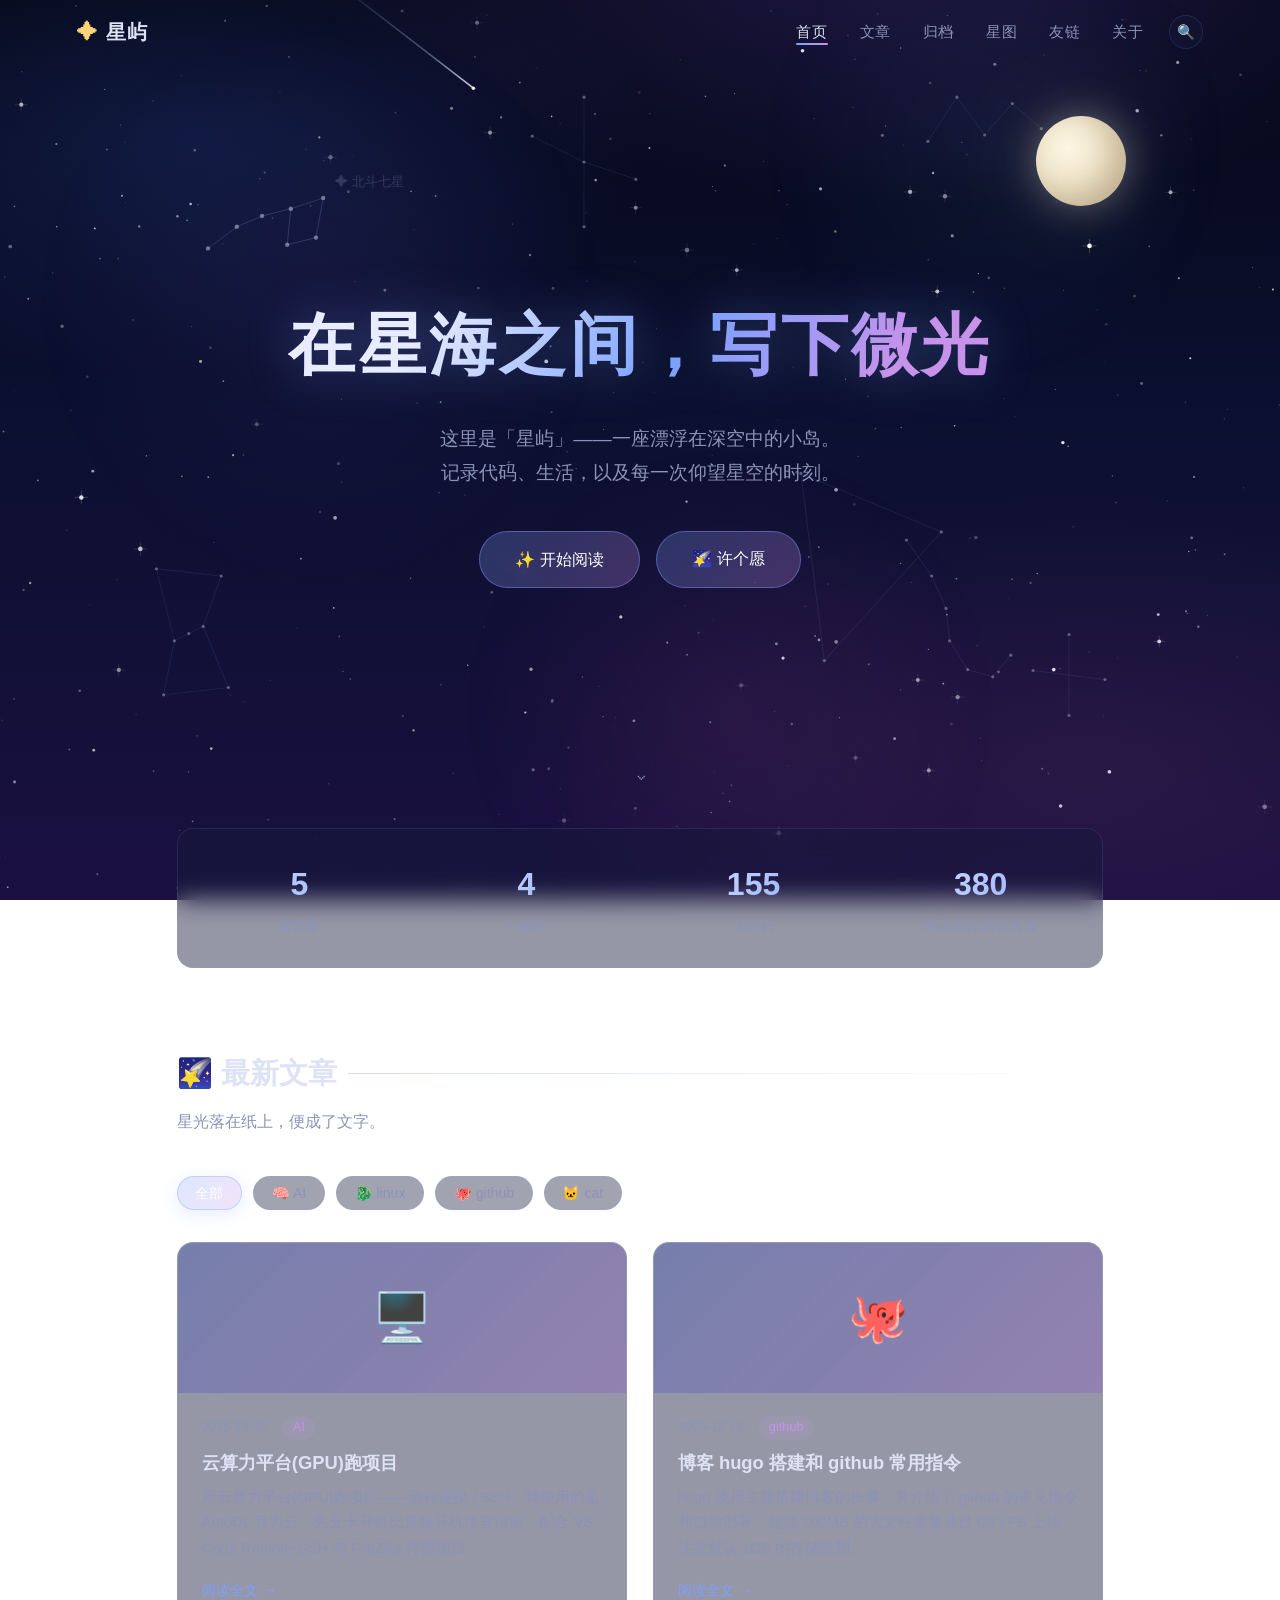
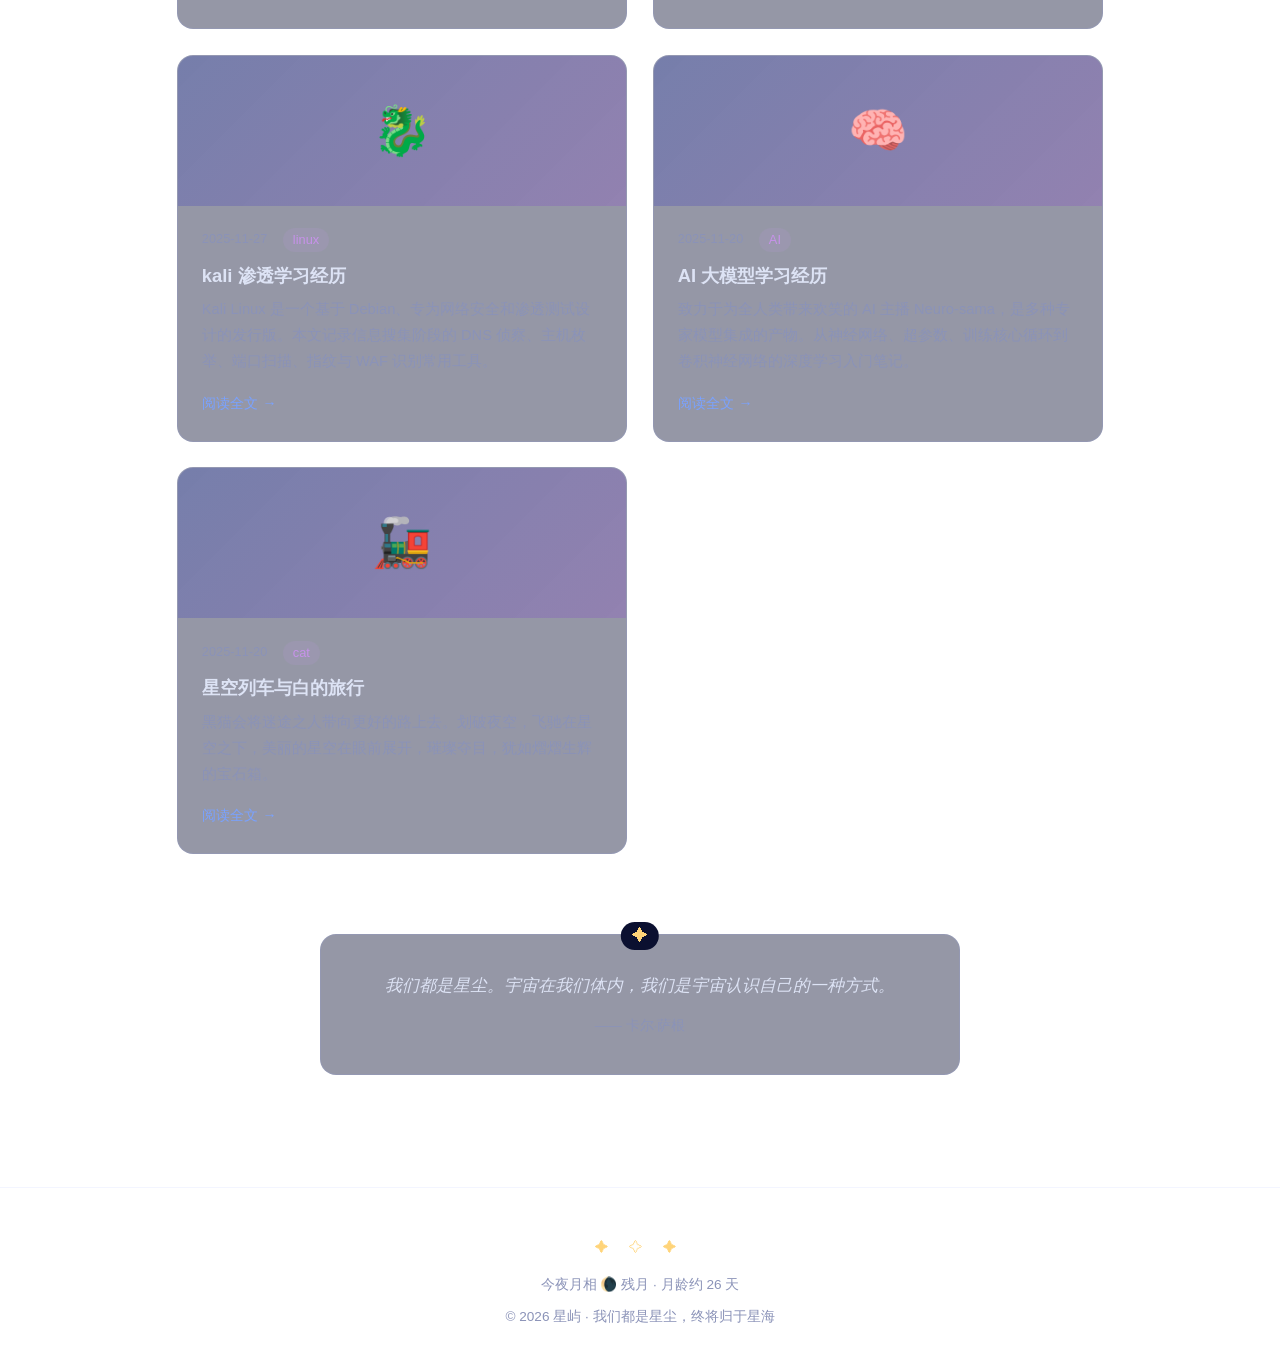
==== index.html @ 01aeaa81 "星屿：星空主题静态博客首次提交 纯静态无构建：Canvas 星空引擎、12 星座图鉴、全站搜索、归档、 PWA、图片灯箱、本地留言板等。文章来自 hugo-blog，配图已本地化。  Co-Autho" ====
<!DOCTYPE html>
<html lang="zh-CN">
<head>
  <meta charset="UTF-8">
  <meta name="viewport" content="width=device-width, initial-scale=1.0">
  <meta name="description" content="星屿 · 一个星空主题的个人博客，记录代码、生活与仰望星空的时刻。">
  <meta name="theme-color" content="#050716">
  <meta property="og:type" content="website">
  <meta property="og:site_name" content="星屿">
  <meta property="og:title" content="星屿 · 仰望星空的博客">
  <meta property="og:description" content="一个星空主题的个人博客，记录代码、生活与仰望星空的时刻。">
  <link rel="alternate" type="application/rss+xml" title="星屿 RSS" href="feed.xml">
  <title>星屿 · 仰望星空的博客</title>
  <link rel="icon" href="data:image/svg+xml,<svg xmlns='http://www.w3.org/2000/svg' viewBox='0 0 100 100'><text y='.9em' font-size='90'>🌌</text></svg>">
  <link rel="manifest" href="manifest.webmanifest">
  <link rel="stylesheet" href="css/style.css">
</head>
<body>
  <canvas id="sky"></canvas>

  <div class="page">
    <!-- 导航 -->
    <nav class="navbar">
      <a class="logo" href="index.html"><span class="star-ico">✦</span>星屿</a>
      <div class="nav-right">
        <ul class="nav-links">
          <li><a href="index.html" class="active">首页</a></li>
          <li><a href="index.html#posts">文章</a></li>
          <li><a href="archive.html">归档</a></li>
          <li><a href="constellations.html">星图</a></li>
          <li><a href="friend.html">友链</a></li>
          <li><a href="about.html">关于</a></li>
        </ul>
        <button class="search-open" aria-label="搜索文章" title="搜索（快捷键 /）">🔍</button>
        <button class="burger" aria-label="菜单"><span></span><span></span><span></span></button>
      </div>
    </nav>

    <!-- 英雄区 -->
    <header class="hero">
      <div class="moon" aria-hidden="true"></div>
      <h1 class="hero-title">在星海之间，写下微光</h1>
      <p class="hero-sub">这里是「星屿」——一座漂浮在深空中的小岛。<br>记录代码、生活，以及每一次仰望星空的时刻。</p>
      <div class="hero-actions">
        <a class="hero-cta" href="#posts">✨ 开始阅读</a>
        <button class="hero-cta" type="button" id="wish-btn">🌠 许个愿</button>
      </div>
      <div class="scroll-hint" aria-hidden="true">⌄</div>
    </header>

    <!-- 航行统计 -->
    <section class="section stats-sec" aria-label="站点统计">
      <div class="stats-strip fade-in">
        <div class="stat"><span class="stat-num" data-stat="posts">0</span><span class="stat-label">篇文章</span></div>
        <div class="stat"><span class="stat-num" data-stat="tags">0</span><span class="stat-label">个标签</span></div>
        <div class="stat"><span class="stat-num" data-stat="days">0</span><span class="stat-label">天航行</span></div>
        <div class="stat"><span class="stat-num" data-stat="stars">0</span><span class="stat-label">颗星星此刻在头顶</span></div>
      </div>
    </section>

    <!-- 文章列表 -->
    <main class="section" id="posts">
      <h2 class="section-title">🌠 最新文章</h2>
      <p class="section-desc">星光落在纸上，便成了文字。</p>

      <div class="filter-bar" aria-label="按标签筛选文章">
        <button class="filter-btn active" data-tag="all">全部</button>
        <button class="filter-btn" data-tag="AI">🧠 AI</button>
        <button class="filter-btn" data-tag="linux">🐉 linux</button>
        <button class="filter-btn" data-tag="github">🐙 github</button>
        <button class="filter-btn" data-tag="cat">🐱 cat</button>
      </div>

      <div class="post-grid">
        <article class="post-card fade-in" data-tag="AI">
          <div class="post-cover" aria-hidden="true">🖥️</div>
          <div class="post-body">
            <div class="post-meta">
              <span>2025-12-30</span>
              <span class="post-tag">AI</span>
            </div>
            <h3><a class="post-title-link" href="posts/cloud-gpu.html">云算力平台(GPU)跑项目</a></h3>
            <p class="post-excerpt">用云算力平台(GPU)跑项目——远程连接 / SSH。我使用的是 AutoDL 算力云，先无卡开机比直接开机便宜很多，配合 VS Code Remote-SSH 与 FileZilla 传输项目。</p>
            <a class="read-more" href="posts/cloud-gpu.html">阅读全文</a>
          </div>
        </article>

        <article class="post-card fade-in" data-tag="github">
          <div class="post-cover" aria-hidden="true">🐙</div>
          <div class="post-body">
            <div class="post-meta">
              <span>2025-12-13</span>
              <span class="post-tag">github</span>
            </div>
            <h3><a class="post-title-link" href="posts/hugo-github.html">博客 hugo 搭建和 github 常用指令</a></h3>
            <p class="post-excerpt">hugo 使用主题搭建博客的步骤，并介绍了 github 的常见指令和自动部署。超过 100MB 的大文件需要通过 Git LFS 上传，注意默认 1GB 的存储限制。</p>
            <a class="read-more" href="posts/hugo-github.html">阅读全文</a>
          </div>
        </article>

        <article class="post-card fade-in" data-tag="linux">
          <div class="post-cover" aria-hidden="true">🐉</div>
          <div class="post-body">
            <div class="post-meta">
              <span>2025-11-27</span>
              <span class="post-tag">linux</span>
            </div>
            <h3><a class="post-title-link" href="posts/kali-pentest.html">kali 渗透学习经历</a></h3>
            <p class="post-excerpt">Kali Linux 是一个基于 Debian、专为网络安全和渗透测试设计的发行版。本文记录信息搜集阶段的 DNS 侦察、主机枚举、端口扫描、指纹与 WAF 识别常用工具。</p>
            <a class="read-more" href="posts/kali-pentest.html">阅读全文</a>
          </div>
        </article>

        <article class="post-card fade-in" data-tag="AI">
          <div class="post-cover" aria-hidden="true">🧠</div>
          <div class="post-body">
            <div class="post-meta">
              <span>2025-11-20</span>
              <span class="post-tag">AI</span>
            </div>
            <h3><a class="post-title-link" href="posts/ai-learning.html">AI 大模型学习经历</a></h3>
            <p class="post-excerpt">致力于为全人类带来欢笑的 AI 主播 Neuro-sama，是多种专家模型集成的产物。从神经网络、超参数、训练核心循环到卷积神经网络的深度学习入门笔记。</p>
            <a class="read-more" href="posts/ai-learning.html">阅读全文</a>
          </div>
        </article>

        <article class="post-card fade-in" data-tag="cat">
          <div class="post-cover" aria-hidden="true">🚂</div>
          <div class="post-body">
            <div class="post-meta">
              <span>2025-11-20</span>
              <span class="post-tag">cat</span>
            </div>
            <h3><a class="post-title-link" href="posts/starlight-train.html">星空列车与白的旅行</a></h3>
            <p class="post-excerpt">黑猫会将迷途之人带向更好的路上去。划破夜空，飞驰在星空之下，美丽的星空在眼前展开，璀璨夺目，犹如熠熠生辉的宝石箱。</p>
            <a class="read-more" href="posts/starlight-train.html">阅读全文</a>
          </div>
        </article>
      </div>
    </main>

    <!-- 星语 -->
    <section class="section quote-sec">
      <blockquote class="starlight-quote fade-in">
        <p id="quote-text">我们都是星尘。宇宙在我们体内，我们是宇宙认识自己的一种方式。</p>
        <cite id="quote-from">—— 卡尔·萨根</cite>
      </blockquote>
    </section>

    <!-- 页脚 -->
    <footer class="footer">
      <div class="footer-stars" aria-hidden="true">✦ ✧ ✦</div>
      <p>© 2026 星屿 · 我们都是星尘，终将归于星海</p>
    </footer>
  </div>

  <button class="back-top" aria-label="回到顶部">↑</button>
  <script src="js/posts-data.js"></script>
  <script src="js/stars.js"></script>
</body>
</html>
---- css/style.css ----
/* ============================================================
   星屿 · 星空主题博客样式
   深空渐变背景 + 玻璃拟态卡片 + 星光点缀
   ============================================================ */

:root {
  --bg-deep: #050716;
  --bg-mid: #0b1030;
  --bg-purple: #1a1040;
  --text: #dde3f5;
  --text-dim: #8b93b8;
  --accent: #7aa2ff;
  --accent-2: #c792ea;
  --gold: #ffd479;
  --card-bg: rgba(20, 26, 58, 0.45);
  --card-border: rgba(140, 160, 255, 0.14);
  --card-hover-border: rgba(140, 160, 255, 0.4);
  --nav-h: 64px;
  --radius: 16px;
  --font: "Inter", "PingFang SC", "Microsoft YaHei", "Segoe UI", sans-serif;
}

* { margin: 0; padding: 0; box-sizing: border-box; }

html { scroll-behavior: smooth; }

body {
  font-family: var(--font);
  color: var(--text);
  line-height: 1.75;
  min-height: 100vh;
  background:
    radial-gradient(ellipse 80% 55% at 70% -10%, rgba(120, 80, 220, 0.25), transparent 60%),
    radial-gradient(ellipse 60% 45% at 15% 15%, rgba(60, 100, 220, 0.18), transparent 60%),
    radial-gradient(ellipse 70% 50% at 85% 85%, rgba(200, 90, 160, 0.10), transparent 60%),
    linear-gradient(180deg, var(--bg-deep) 0%, var(--bg-mid) 45%, var(--bg-purple) 100%);
  background-attachment: fixed;
  overflow-x: hidden;
}

/* 星空画布固定铺满 */
#sky {
  position: fixed;
  inset: 0;
  z-index: 0;
  pointer-events: none;
}

/* 所有内容置于画布之上 */
.page { position: relative; z-index: 1; }

a { color: var(--accent); text-decoration: none; transition: color 0.25s; }
a:hover { color: #a8c2ff; }

::selection { background: rgba(122, 162, 255, 0.35); }

/* ---------------- 导航栏 ---------------- */
.navbar {
  position: fixed;
  top: 0; left: 0; right: 0;
  z-index: 100;
  height: var(--nav-h);
  display: flex;
  align-items: center;
  justify-content: space-between;
  padding: 0 6vw;
  transition: background 0.35s, backdrop-filter 0.35s, box-shadow 0.35s;
}
.navbar.scrolled {
  background: rgba(8, 11, 32, 0.7);
  backdrop-filter: blur(14px);
  -webkit-backdrop-filter: blur(14px);
  box-shadow: 0 4px 30px rgba(0, 0, 0, 0.35);
}

.logo {
  font-size: 1.25rem;
  font-weight: 700;
  letter-spacing: 0.06em;
  color: var(--text);
  display: flex;
  align-items: center;
  gap: 0.5rem;
}
.logo .star-ico {
  display: inline-block;
  animation: spin-slow 14s linear infinite;
  color: var(--gold);
}
@keyframes spin-slow { to { transform: rotate(360deg); } }

.nav-links {
  display: flex;
  gap: 2rem;
  list-style: none;
}
.nav-links a {
  color: var(--text-dim);
  font-size: 0.95rem;
  letter-spacing: 0.04em;
  position: relative;
  padding: 0.3rem 0;
}
.nav-links a:hover, .nav-links a.active { color: var(--text); }
.nav-links a::after {
  content: "";
  position: absolute;
  left: 0; bottom: 0;
  width: 0; height: 2px;
  border-radius: 2px;
  background: linear-gradient(90deg, var(--accent), var(--accent-2));
  transition: width 0.3s;
}
.nav-links a:hover::after, .nav-links a.active::after { width: 100%; }

.burger {
  display: none;
  flex-direction: column;
  gap: 5px;
  background: none;
  border: none;
  cursor: pointer;
  padding: 6px;
}
.burger span {
  width: 22px; height: 2px;
  background: var(--text);
  border-radius: 2px;
  transition: transform 0.3s, opacity 0.3s;
}
.burger.active span:nth-child(1) { transform: translateY(7px) rotate(45deg); }
.burger.active span:nth-child(2) { opacity: 0; }
.burger.active span:nth-child(3) { transform: translateY(-7px) rotate(-45deg); }

/* ---------------- 英雄区 ---------------- */
.hero {
  min-height: 92vh;
  display: flex;
  flex-direction: column;
  align-items: center;
  justify-content: center;
  text-align: center;
  padding: calc(var(--nav-h) + 4vh) 6vw 6vh;
  position: relative;
}

.hero .moon {
  position: absolute;
  top: 14%;
  right: 12%;
  width: 90px; height: 90px;
  border-radius: 50%;
  background: radial-gradient(circle at 35% 35%, #fdf6e3, #e8dcc0 60%, #cfc3a5);
  box-shadow:
    0 0 40px rgba(253, 246, 227, 0.35),
    0 0 120px rgba(253, 246, 227, 0.15),
    inset -14px -10px 24px rgba(150, 130, 90, 0.35);
  animation: moon-float 9s ease-in-out infinite;
}
@keyframes moon-float {
  0%, 100% { transform: translateY(0); }
  50% { transform: translateY(-14px); }
}

.hero-title {
  font-size: clamp(2.4rem, 6vw, 4.2rem);
  font-weight: 800;
  letter-spacing: 0.05em;
  background: linear-gradient(120deg, #e8ecff 20%, var(--accent) 55%, var(--accent-2) 85%);
  -webkit-background-clip: text;
  background-clip: text;
  -webkit-text-fill-color: transparent;
  filter: drop-shadow(0 0 24px rgba(122, 162, 255, 0.35));
  margin-bottom: 1.2rem;
}

.hero-sub {
  font-size: clamp(1rem, 2vw, 1.2rem);
  color: var(--text-dim);
  max-width: 560px;
  margin-bottom: 2.6rem;
}

.hero-cta {
  display: inline-flex;
  align-items: center;
  gap: 0.6rem;
  padding: 0.85rem 2.2rem;
  border-radius: 999px;
  font-size: 1rem;
  color: #fff;
  background: linear-gradient(120deg, rgba(122, 162, 255, 0.25), rgba(199, 146, 234, 0.25));
  border: 1px solid rgba(140, 160, 255, 0.4);
  backdrop-filter: blur(8px);
  transition: transform 0.3s, box-shadow 0.3s, border-color 0.3s;
}
.hero-cta:hover {
  color: #fff;
  transform: translateY(-3px);
  border-color: rgba(180, 195, 255, 0.8);
  box-shadow: 0 8px 32px rgba(122, 162, 255, 0.3);
}

.hero-actions {
  display: flex;
  gap: 1rem;
  flex-wrap: wrap;
  justify-content: center;
}
button.hero-cta {
  font-family: inherit;
  font-size: 1rem;
  cursor: pointer;
}

.scroll-hint {
  position: absolute;
  bottom: 4vh;
  left: 50%;
  transform: translateX(-50%);
  color: var(--text-dim);
  font-size: 1.4rem;
  animation: hint-bounce 2s ease-in-out infinite;
}
@keyframes hint-bounce {
  0%, 100% { transform: translate(-50%, 0); opacity: 0.5; }
  50% { transform: translate(-50%, 10px); opacity: 1; }
}

/* ---------------- 区块通用 ---------------- */
.section {
  max-width: 1080px;
  margin: 0 auto;
  padding: 5rem 6vw;
}

.section-title {
  font-size: 1.8rem;
  font-weight: 700;
  margin-bottom: 0.6rem;
  display: flex;
  align-items: center;
  gap: 0.7rem;
}
.section-title::after {
  content: "";
  flex: 1;
  height: 1px;
  background: linear-gradient(90deg, rgba(140, 160, 255, 0.35), transparent);
}
.section-desc { color: var(--text-dim); margin-bottom: 2.5rem; }

/* ---------------- 文章卡片 ---------------- */
.post-grid {
  display: grid;
  grid-template-columns: repeat(auto-fill, minmax(300px, 1fr));
  gap: 1.6rem;
}

.post-card {
  display: flex;
  flex-direction: column;
  border-radius: var(--radius);
  background: var(--card-bg);
  border: 1px solid var(--card-border);
  backdrop-filter: blur(12px);
  -webkit-backdrop-filter: blur(12px);
  overflow: hidden;
  transition: transform 0.35s, box-shadow 0.35s, border-color 0.35s;
  position: relative;
}
.post-card::before {
  /* 顶部星光渐变条 */
  content: "";
  position: absolute;
  top: 0; left: 0; right: 0;
  height: 3px;
  background: linear-gradient(90deg, var(--accent), var(--accent-2), var(--gold));
  opacity: 0;
  transition: opacity 0.35s;
}
.post-card:hover {
  transform: translateY(-8px);
  border-color: var(--card-hover-border);
  box-shadow: 0 18px 48px rgba(20, 30, 90, 0.45), 0 0 24px rgba(122, 162, 255, 0.12);
}
.post-card:hover::before { opacity: 1; }

.post-cover {
  height: 150px;
  display: flex;
  align-items: center;
  justify-content: center;
  font-size: 3rem;
  background: linear-gradient(135deg, rgba(60, 80, 180, 0.35), rgba(140, 80, 200, 0.3));
}

.post-body { padding: 1.4rem 1.5rem 1.6rem; display: flex; flex-direction: column; flex: 1; }

.post-meta {
  display: flex;
  gap: 1rem;
  font-size: 0.8rem;
  color: var(--text-dim);
  margin-bottom: 0.6rem;
}
.post-tag {
  color: var(--accent-2);
  background: rgba(199, 146, 234, 0.12);
  padding: 0.05rem 0.6rem;
  border-radius: 999px;
}

.post-title-link { color: var(--text); }
.post-title-link:hover { color: var(--accent); }
.post-card h3 { font-size: 1.15rem; margin-bottom: 0.5rem; line-height: 1.5; }

.post-excerpt {
  font-size: 0.92rem;
  color: var(--text-dim);
  flex: 1;
  margin-bottom: 1rem;
  display: -webkit-box;
  -webkit-line-clamp: 3;
  -webkit-box-orient: vertical;
  overflow: hidden;
}

.read-more {
  font-size: 0.88rem;
  align-self: flex-start;
  display: inline-flex;
  align-items: center;
  gap: 0.3rem;
}
.read-more::after { content: "→"; transition: transform 0.3s; }
.read-more:hover::after { transform: translateX(4px); }

/* ---------------- 关于页 / 文章页 ---------------- */
.prose-wrap {
  max-width: 780px;
  margin: 0 auto;
  padding: calc(var(--nav-h) + 4rem) 6vw 5rem;
}

.prose-card {
  background: var(--card-bg);
  border: 1px solid var(--card-border);
  border-radius: var(--radius);
  backdrop-filter: blur(12px);
  -webkit-backdrop-filter: blur(12px);
  padding: clamp(1.6rem, 4vw, 3rem);
}

.prose h1 {
  font-size: clamp(1.7rem, 4vw, 2.3rem);
  line-height: 1.4;
  margin-bottom: 0.8rem;
  background: linear-gradient(120deg, #e8ecff, var(--accent));
  -webkit-background-clip: text;
  background-clip: text;
  -webkit-text-fill-color: transparent;
}
.prose .post-meta { margin-bottom: 2rem; }
.prose h2 {
  font-size: 1.35rem;
  margin: 2.2rem 0 0.9rem;
  padding-left: 0.8rem;
  border-left: 3px solid var(--accent);
}
.prose p { margin-bottom: 1.1rem; color: var(--text); }
.prose p.dim { color: var(--text-dim); }
.prose ul, .prose ol { margin: 0 0 1.1rem 1.4rem; }
.prose li { margin-bottom: 0.4rem; }
.prose blockquote {
  margin: 1.4rem 0;
  padding: 0.9rem 1.2rem;
  border-left: 3px solid var(--accent-2);
  background: rgba(199, 146, 234, 0.08);
  border-radius: 0 10px 10px 0;
  color: var(--text-dim);
  font-style: italic;
}
.prose code {
  font-family: "JetBrains Mono", Consolas, monospace;
  font-size: 0.88em;
  background: rgba(122, 162, 255, 0.12);
  padding: 0.15em 0.45em;
  border-radius: 6px;
  color: #a8c7ff;
}
.prose pre {
  background: rgba(5, 8, 24, 0.8);
  border: 1px solid var(--card-border);
  border-radius: 12px;
  padding: 1.1rem 1.3rem;
  overflow-x: auto;
  margin-bottom: 1.2rem;
}
.prose pre code { background: none; padding: 0; }
.prose img {
  max-width: 100%;
  border-radius: 12px;
  border: 1px solid var(--card-border);
  cursor: zoom-in;
  transition: transform 0.3s, box-shadow 0.3s, border-color 0.3s;
}
.prose img:hover {
  border-color: var(--card-hover-border);
  box-shadow: 0 10px 30px rgba(20, 30, 90, 0.4);
}
/* 加载失败的优雅占位（JS 替换 img 为此 div） */
.img-error {
  min-height: 120px;
  border-radius: 12px;
  border: 1px dashed var(--card-border);
  display: flex;
  flex-direction: column;
  align-items: center;
  justify-content: center;
  gap: 0.4rem;
  color: var(--text-dim);
  font-size: 0.85rem;
  text-align: center;
  padding: 1.4rem 1rem;
  background: repeating-linear-gradient(45deg, rgba(20,26,58,.4), rgba(20,26,58,.4) 12px, rgba(30,36,72,.4) 12px, rgba(30,36,72,.4) 24px);
}
.img-error .ie-icon { font-size: 1.6rem; }

/* 图片灯箱 */
.lightbox {
  position: fixed;
  inset: 0;
  z-index: 500;
  background: rgba(3, 5, 16, 0.9);
  backdrop-filter: blur(6px);
  -webkit-backdrop-filter: blur(6px);
  display: flex;
  align-items: center;
  justify-content: center;
  padding: 4vh 4vw;
  opacity: 0;
  pointer-events: none;
  transition: opacity 0.28s;
  cursor: zoom-out;
}
.lightbox.open { opacity: 1; pointer-events: auto; }
.lightbox img {
  max-width: 100%;
  max-height: 92vh;
  border-radius: 12px;
  border: 1px solid var(--card-hover-border);
  box-shadow: 0 20px 70px rgba(0, 0, 0, 0.6);
  transform: scale(0.94);
  transition: transform 0.28s;
}
.lightbox.open img { transform: scale(1); }
.lightbox-close {
  position: fixed;
  top: 1.2rem; right: 1.4rem;
  width: 42px; height: 42px;
  border-radius: 50%;
  border: 1px solid var(--card-border);
  background: rgba(20, 26, 58, 0.7);
  color: var(--text);
  font-size: 1.2rem;
  cursor: pointer;
}
.prose hr {
  border: none;
  height: 1px;
  margin: 2rem 0;
  background: linear-gradient(90deg, transparent, rgba(140, 160, 255, 0.35), transparent);
}

.post-nav {
  display: flex;
  justify-content: space-between;
  gap: 1rem;
  margin-top: 2.5rem;
  flex-wrap: wrap;
}
.post-nav a {
  font-size: 0.9rem;
  padding: 0.55rem 1.2rem;
  border-radius: 999px;
  border: 1px solid var(--card-border);
  background: rgba(20, 26, 58, 0.4);
  transition: border-color 0.3s, box-shadow 0.3s;
}
.post-nav a:hover {
  border-color: var(--card-hover-border);
  box-shadow: 0 4px 20px rgba(122, 162, 255, 0.18);
}

/* ---------------- 关于页星座技能 ---------------- */
.constellation-list {
  display: grid;
  grid-template-columns: repeat(auto-fill, minmax(200px, 1fr));
  gap: 1rem;
  margin: 1.2rem 0 0.4rem;
  list-style: none;
}
.constellation-list li {
  padding: 0.8rem 1rem;
  border-radius: 12px;
  border: 1px solid var(--card-border);
  background: rgba(20, 26, 58, 0.35);
  display: flex;
  align-items: center;
  gap: 0.6rem;
  transition: border-color 0.3s, transform 0.3s;
}
.constellation-list li:hover {
  border-color: var(--card-hover-border);
  transform: translateY(-3px);
}

/* ---------------- 页脚 ---------------- */
.footer {
  text-align: center;
  padding: 3rem 6vw 2.5rem;
  color: var(--text-dim);
  font-size: 0.85rem;
  border-top: 1px solid rgba(140, 160, 255, 0.1);
  margin-top: 2rem;
}
.footer .footer-stars { letter-spacing: 0.6em; margin-bottom: 0.8rem; color: var(--gold); }

/* ---------------- 回到顶部 ---------------- */
.back-top {
  position: fixed;
  right: 2rem;
  bottom: 2rem;
  z-index: 90;
  width: 44px; height: 44px;
  border-radius: 50%;
  border: 1px solid var(--card-border);
  background: rgba(20, 26, 58, 0.6);
  backdrop-filter: blur(8px);
  color: var(--text);
  font-size: 1.1rem;
  cursor: pointer;
  opacity: 0;
  transform: translateY(16px);
  pointer-events: none;
  transition: opacity 0.3s, transform 0.3s, border-color 0.3s;
}
.back-top.show { opacity: 1; transform: none; pointer-events: auto; }
.back-top:hover { border-color: var(--card-hover-border); }

/* ---------------- 滚动淡入 ---------------- */
.fade-in {
  opacity: 0;
  transform: translateY(24px);
  transition: opacity 0.7s ease, transform 0.7s ease;
}
.fade-in.visible { opacity: 1; transform: none; }

@media (prefers-reduced-motion: reduce) {
  .fade-in { opacity: 1; transform: none; transition: none; }
  .hero .moon, .scroll-hint, .logo .star-ico { animation: none; }
}

/* ---------------- 阅读进度条 ---------------- */
.read-progress {
  position: fixed;
  top: 0; left: 0;
  z-index: 200;
  height: 3px;
  width: 0;
  background: linear-gradient(90deg, var(--accent), var(--accent-2), var(--gold));
  box-shadow: 0 0 10px rgba(122, 162, 255, 0.6);
  transition: width 0.1s linear;
}

/* ---------------- 标签筛选 ---------------- */
.filter-bar {
  display: flex;
  flex-wrap: wrap;
  gap: 0.7rem;
  margin-bottom: 2rem;
}
.filter-btn {
  padding: 0.4rem 1.1rem;
  border-radius: 999px;
  border: 1px solid var(--card-border);
  background: rgba(20, 26, 58, 0.4);
  color: var(--text-dim);
  font-size: 0.88rem;
  font-family: inherit;
  cursor: pointer;
  transition: color 0.3s, border-color 0.3s, box-shadow 0.3s, transform 0.3s;
}
.filter-btn:hover {
  color: var(--text);
  border-color: var(--card-hover-border);
  transform: translateY(-2px);
}
.filter-btn.active {
  color: #fff;
  border-color: rgba(180, 195, 255, 0.7);
  background: linear-gradient(120deg, rgba(122, 162, 255, 0.25), rgba(199, 146, 234, 0.25));
  box-shadow: 0 4px 18px rgba(122, 162, 255, 0.2);
}
.post-card.hidden { display: none; }

/* ---------------- 代码复制按钮 ---------------- */
.prose pre { position: relative; }
.copy-btn {
  position: absolute;
  top: 0.55rem;
  right: 0.6rem;
  padding: 0.2rem 0.7rem;
  font-size: 0.75rem;
  font-family: inherit;
  color: var(--text-dim);
  background: rgba(20, 26, 58, 0.8);
  border: 1px solid var(--card-border);
  border-radius: 8px;
  cursor: pointer;
  opacity: 0;
  transition: opacity 0.25s, color 0.25s, border-color 0.25s;
}
.prose pre:hover .copy-btn, .copy-btn:focus-visible { opacity: 1; }
.copy-btn:hover { color: var(--text); border-color: var(--card-hover-border); }
.copy-btn.copied { color: var(--gold); border-color: rgba(255, 212, 121, 0.5); opacity: 1; }

/* ---------------- 星语引言 ---------------- */
.quote-sec { padding-top: 0; }
.starlight-quote {
  max-width: 640px;
  margin: 0 auto;
  text-align: center;
  padding: 2.2rem 2rem;
  border-radius: var(--radius);
  border: 1px solid var(--card-border);
  background: var(--card-bg);
  backdrop-filter: blur(12px);
  -webkit-backdrop-filter: blur(12px);
  position: relative;
}
.starlight-quote::before {
  content: "✦";
  position: absolute;
  top: -0.85rem;
  left: 50%;
  transform: translateX(-50%);
  color: var(--gold);
  background: var(--bg-mid);
  padding: 0 0.7rem;
  border-radius: 999px;
}
.starlight-quote p {
  font-size: 1.05rem;
  font-style: italic;
  color: var(--text);
  margin-bottom: 0.7rem;
}
.starlight-quote cite {
  font-style: normal;
  font-size: 0.85rem;
  color: var(--text-dim);
}

/* ---------------- 404 页 ---------------- */
.notfound {
  min-height: 88vh;
  display: flex;
  flex-direction: column;
  align-items: center;
  justify-content: center;
  text-align: center;
  padding: calc(var(--nav-h) + 4vh) 6vw 6vh;
}
.notfound .astro {
  font-size: 4.5rem;
  animation: astro-drift 7s ease-in-out infinite;
  display: inline-block;
  margin-bottom: 1.2rem;
}
@keyframes astro-drift {
  0%, 100% { transform: translateY(0) rotate(-8deg); }
  50% { transform: translateY(-22px) rotate(8deg); }
}
.notfound h1 {
  font-size: clamp(2.4rem, 7vw, 4rem);
  font-weight: 800;
  letter-spacing: 0.08em;
  background: linear-gradient(120deg, #e8ecff, var(--accent), var(--accent-2));
  -webkit-background-clip: text;
  background-clip: text;
  -webkit-text-fill-color: transparent;
  margin-bottom: 0.8rem;
}
.notfound p { color: var(--text-dim); margin-bottom: 2.2rem; }

@media (prefers-reduced-motion: reduce) {
  .notfound .astro { animation: none; }
}

/* ---------------- 导航右侧区 / 搜索按钮 ---------------- */
.nav-right {
  display: flex;
  align-items: center;
  gap: 1.6rem;
}
.search-open {
  width: 34px; height: 34px;
  display: flex;
  align-items: center;
  justify-content: center;
  border-radius: 50%;
  border: 1px solid var(--card-border);
  background: rgba(20, 26, 58, 0.4);
  font-size: 0.9rem;
  cursor: pointer;
  transition: border-color 0.3s, box-shadow 0.3s, transform 0.3s;
}
.search-open:hover {
  border-color: var(--card-hover-border);
  box-shadow: 0 0 16px rgba(122, 162, 255, 0.25);
  transform: translateY(-1px);
}

/* ---------------- 搜索浮层 ---------------- */
.search-overlay {
  position: fixed;
  inset: 0;
  z-index: 300;
  background: rgba(4, 6, 20, 0.72);
  backdrop-filter: blur(8px);
  -webkit-backdrop-filter: blur(8px);
  display: flex;
  justify-content: center;
  padding: 14vh 6vw 0;
  opacity: 0;
  pointer-events: none;
  transition: opacity 0.25s;
}
.search-overlay.open { opacity: 1; pointer-events: auto; }
.search-box { width: 100%; max-width: 580px; }
.search-box input {
  width: 100%;
  font-family: inherit;
  font-size: 1.05rem;
  color: var(--text);
  padding: 0.9rem 1.3rem;
  border-radius: 14px;
  border: 1px solid var(--card-hover-border);
  background: rgba(12, 16, 40, 0.92);
  outline: none;
  box-shadow: 0 12px 48px rgba(0, 0, 0, 0.5), 0 0 24px rgba(122, 162, 255, 0.15);
}
.search-box input::placeholder { color: var(--text-dim); }
.search-results {
  list-style: none;
  margin-top: 0.9rem;
  max-height: 52vh;
  overflow-y: auto;
  display: flex;
  flex-direction: column;
  gap: 0.5rem;
}
.search-results a {
  display: flex;
  align-items: baseline;
  gap: 0.9rem;
  padding: 0.7rem 1.1rem;
  border-radius: 12px;
  border: 1px solid var(--card-border);
  background: rgba(12, 16, 40, 0.9);
  color: var(--text);
  transition: border-color 0.25s, transform 0.25s;
}
.search-results a:hover {
  border-color: var(--card-hover-border);
  transform: translateX(4px);
}
.search-results .a-date {
  color: var(--text-dim);
  font-size: 0.8rem;
  font-variant-numeric: tabular-nums;
  white-space: nowrap;
}
.search-results .a-title { flex: 1; }
.search-empty { color: var(--text-dim); text-align: center; padding: 1rem; }
.search-hint {
  margin-top: 0.7rem;
  text-align: center;
  font-size: 0.78rem;
  color: var(--text-dim);
}

/* ---------------- 归档时间轴 ---------------- */
.archive-year {
  font-size: 1.3rem;
  font-weight: 700;
  color: var(--gold);
  margin: 1.8rem 0 1rem;
}
.archive-list {
  list-style: none;
  margin: 0 0 0.6rem 0.4rem;
  padding-left: 1.5rem;
  border-left: 1px solid rgba(140, 160, 255, 0.25);
}
.archive-list li { position: relative; margin-bottom: 0.9rem; }
.archive-list li::before {
  content: "✦";
  position: absolute;
  left: -1.95rem;
  top: 0.25rem;
  font-size: 0.7rem;
  color: var(--accent);
}
.archive-link {
  display: flex;
  align-items: baseline;
  gap: 0.9rem;
  flex-wrap: wrap;
  color: var(--text);
}
.archive-link .a-date {
  color: var(--text-dim);
  font-size: 0.85rem;
  font-variant-numeric: tabular-nums;
}
.archive-link .a-title { transition: color 0.25s; }
.archive-link:hover .a-title { color: var(--accent); }

/* ---------------- 首页统计条 ---------------- */
.stats-sec { padding-top: 0; padding-bottom: 0; }
.stats-strip {
  display: grid;
  grid-template-columns: repeat(auto-fit, minmax(150px, 1fr));
  gap: 1rem;
  text-align: center;
  padding: 1.7rem 1rem;
  border-radius: var(--radius);
  border: 1px solid var(--card-border);
  background: var(--card-bg);
  backdrop-filter: blur(12px);
  -webkit-backdrop-filter: blur(12px);
}
.stat-num {
  display: block;
  font-size: 2rem;
  font-weight: 800;
  font-variant-numeric: tabular-nums;
  background: linear-gradient(120deg, #e8ecff, var(--accent));
  -webkit-background-clip: text;
  background-clip: text;
  -webkit-text-fill-color: transparent;
}
.stat-label { color: var(--text-dim); font-size: 0.85rem; }

/* ---------------- 页脚月相 ---------------- */
.footer .moon-line { margin-bottom: 0.5rem; color: var(--text-dim); }

/* ---------------- 语法高亮 ---------------- */
.tok-com { color: #6b7399; font-style: italic; }
.tok-str { color: #9ece8c; }
.tok-kw  { color: #c792ea; }
.tok-num { color: #ffd479; }

/* ---------------- 星际信笺（本地留言） ---------------- */
.comments { margin-top: 1.6rem; }
.comments-title { font-size: 1.25rem; margin-bottom: 0.3rem; }
.comments-tip { color: var(--text-dim); font-size: 0.85rem; margin-bottom: 1.1rem; }
.comment-form {
  display: flex;
  flex-direction: column;
  gap: 0.8rem;
  margin-bottom: 1.6rem;
}
.comment-form input,
.comment-form textarea {
  font-family: inherit;
  font-size: 0.95rem;
  color: var(--text);
  background: rgba(12, 16, 40, 0.6);
  border: 1px solid var(--card-border);
  border-radius: 12px;
  padding: 0.7rem 1rem;
  outline: none;
  transition: border-color 0.25s;
}
.comment-form input:focus,
.comment-form textarea:focus { border-color: var(--card-hover-border); }
.comment-form textarea { min-height: 96px; resize: vertical; }
.comment-send {
  align-self: flex-end;
  padding: 0.5rem 1.5rem;
  border-radius: 999px;
  font-family: inherit;
  font-size: 0.9rem;
  color: #fff;
  cursor: pointer;
  border: 1px solid rgba(180, 195, 255, 0.5);
  background: linear-gradient(120deg, rgba(122, 162, 255, 0.3), rgba(199, 146, 234, 0.3));
  transition: transform 0.3s, box-shadow 0.3s;
}
.comment-send:hover {
  transform: translateY(-2px);
  box-shadow: 0 6px 24px rgba(122, 162, 255, 0.3);
}
.comment-list {
  list-style: none;
  display: flex;
  flex-direction: column;
  gap: 0.9rem;
}
.comment-item {
  position: relative;
  padding: 0.85rem 1.05rem;
  border-radius: 12px;
  border: 1px solid var(--card-border);
  background: rgba(20, 26, 58, 0.35);
}
.comment-head {
  display: flex;
  gap: 0.8rem;
  align-items: baseline;
  font-size: 0.8rem;
  color: var(--text-dim);
  margin-bottom: 0.3rem;
}
.comment-head strong { color: var(--accent); font-size: 0.9rem; }
.comment-item p {
  margin: 0;
  font-size: 0.92rem;
  white-space: pre-wrap;
  word-break: break-word;
}
.comment-del {
  position: absolute;
  top: 0.55rem;
  right: 0.7rem;
  background: none;
  border: none;
  color: var(--text-dim);
  font-size: 0.85rem;
  cursor: pointer;
  opacity: 0.5;
  transition: opacity 0.25s, color 0.25s;
}
.comment-del:hover { opacity: 1; color: #ff9aa2; }
.comment-empty { color: var(--text-dim); font-size: 0.9rem; }

.search-results li.sel a {
  border-color: var(--card-hover-border);
  background: rgba(122, 162, 255, 0.12);
}

/* ---------------- 悬浮目录（宽屏显示） ---------------- */
.toc {
  display: none;
  position: fixed;
  top: calc(var(--nav-h) + 4rem);
  left: calc(50% + 410px);
  width: 220px;
  max-height: 62vh;
  overflow-y: auto;
  padding: 1rem 1.2rem;
  border-radius: var(--radius);
  border: 1px solid var(--card-border);
  background: var(--card-bg);
  backdrop-filter: blur(12px);
  -webkit-backdrop-filter: blur(12px);
  z-index: 50;
}
@media (min-width: 1280px) {
  .toc { display: block; }
}
.toc-title {
  font-size: 0.8rem;
  letter-spacing: 0.12em;
  color: var(--text-dim);
  margin-bottom: 0.6rem;
}
.toc a {
  display: block;
  padding: 0.28rem 0 0.28rem 0.8rem;
  font-size: 0.85rem;
  line-height: 1.5;
  color: var(--text-dim);
  border-left: 2px solid transparent;
  transition: color 0.25s, border-color 0.25s;
}
.toc a:hover { color: var(--text); }
.toc a.current {
  color: var(--accent);
  border-left-color: var(--accent);
}

/* ---------------- 星座图鉴 ---------------- */
.const-sec { padding-top: calc(var(--nav-h) + 4rem); }
.const-grid {
  display: grid;
  grid-template-columns: repeat(auto-fill, minmax(300px, 1fr));
  gap: 1.6rem;
}
.const-card {
  border-radius: var(--radius);
  background: var(--card-bg);
  border: 1px solid var(--card-border);
  backdrop-filter: blur(12px);
  -webkit-backdrop-filter: blur(12px);
  overflow: hidden;
  cursor: pointer;
  transition: transform 0.35s, border-color 0.35s, box-shadow 0.35s;
}
.const-card:hover {
  transform: translateY(-6px);
  border-color: var(--card-hover-border);
  box-shadow: 0 18px 48px rgba(20, 30, 90, 0.45), 0 0 24px rgba(122, 162, 255, 0.12);
}
.const-canvas {
  display: block;
  width: 100%;
  height: 190px;
  background: linear-gradient(150deg, rgba(18, 26, 64, 0.55), rgba(38, 22, 68, 0.45));
}
.const-body { padding: 1.1rem 1.3rem 1.3rem; }
.const-body h3 {
  font-size: 1.1rem;
  display: flex;
  align-items: baseline;
  gap: 0.6rem;
  flex-wrap: wrap;
  margin-bottom: 0.15rem;
}
.const-latin {
  font-size: 0.75rem;
  font-weight: 400;
  letter-spacing: 0.08em;
  color: var(--text-dim);
}
.const-meta {
  display: flex;
  gap: 1rem;
  flex-wrap: wrap;
  font-size: 0.8rem;
  color: var(--text-dim);
  margin: 0.3rem 0 0.6rem;
}
.const-body p {
  font-size: 0.88rem;
  line-height: 1.7;
  color: var(--text-dim);
  margin: 0;
}
.const-footnote {
  margin-top: 2.2rem;
  font-size: 0.85rem;
  color: var(--text-dim);
  text-align: center;
}

/* ---------------- 友链 ---------------- */
.friend-grid {
  display: grid;
  grid-template-columns: repeat(auto-fill, minmax(220px, 1fr));
  gap: 1rem;
  margin: 1.2rem 0 0.5rem;
}
.friend-card {
  display: flex;
  align-items: center;
  gap: 0.9rem;
  padding: 0.9rem 1.1rem;
  border-radius: 14px;
  border: 1px solid var(--card-border);
  background: rgba(20, 26, 58, 0.35);
  color: var(--text);
  transition: border-color 0.3s, transform 0.3s, box-shadow 0.3s;
}
.friend-card:hover {
  border-color: var(--card-hover-border);
  transform: translateY(-3px);
  box-shadow: 0 8px 28px rgba(122, 162, 255, 0.18);
}
.friend-avatar {
  width: 52px; height: 52px;
  border-radius: 50%;
  object-fit: cover;
  flex-shrink: 0;
  border: 1px solid var(--card-border);
}
.friend-info { display: flex; flex-direction: column; gap: 0.15rem; min-width: 0; }
.friend-info strong { font-size: 0.98rem; }
.friend-info span { font-size: 0.8rem; color: var(--text-dim); }

/* ---------------- 相关文章推荐 ---------------- */
.related { margin-top: 1.6rem; }
.related-list {
  list-style: none;
  display: flex;
  flex-direction: column;
  gap: 0.7rem;
  margin-top: 0.9rem;
}

/* ---------------- 轻提示 Toast ---------------- */
.toast {
  position: fixed;
  left: 50%;
  bottom: 3.2rem;
  transform: translateX(-50%) translateY(16px);
  z-index: 400;
  padding: 0.6rem 1.4rem;
  border-radius: 999px;
  border: 1px solid var(--card-hover-border);
  background: rgba(12, 16, 40, 0.92);
  backdrop-filter: blur(8px);
  color: var(--text);
  font-size: 0.9rem;
  white-space: nowrap;
  opacity: 0;
  pointer-events: none;
  transition: opacity 0.3s, transform 0.3s;
}
.toast.show { opacity: 1; transform: translateX(-50%); }

/* ---------------- 键盘焦点可见 ---------------- */
a:focus-visible,
button:focus-visible,
input:focus-visible,
textarea:focus-visible {
  outline: 2px solid var(--accent);
  outline-offset: 2px;
  border-radius: 4px;
}

@media (max-width: 720px) {
  .nav-right { gap: 0.9rem; }
  .search-open { width: 32px; height: 32px; }
  .stats-strip { grid-template-columns: repeat(2, 1fr); }
  .toast { white-space: normal; max-width: 86vw; text-align: center; }
}

/* ---------------- 响应式 ---------------- */
@media (max-width: 720px) {
  .nav-links {
    position: fixed;
    top: var(--nav-h);
    right: 0;
    flex-direction: column;
    gap: 0;
    width: 220px;
    background: rgba(8, 11, 32, 0.95);
    backdrop-filter: blur(16px);
    border-left: 1px solid var(--card-border);
    border-bottom: 1px solid var(--card-border);
    border-radius: 0 0 0 16px;
    transform: translateX(100%);
    transition: transform 0.35s ease;
    padding: 0.6rem 0;
  }
  .nav-links.open { transform: none; }
  .nav-links li { padding: 0.7rem 1.6rem; }
  .burger { display: flex; }
  .hero .moon { width: 60px; height: 60px; top: 12%; right: 8%; }
  .back-top { right: 1.1rem; bottom: 1.1rem; }
}
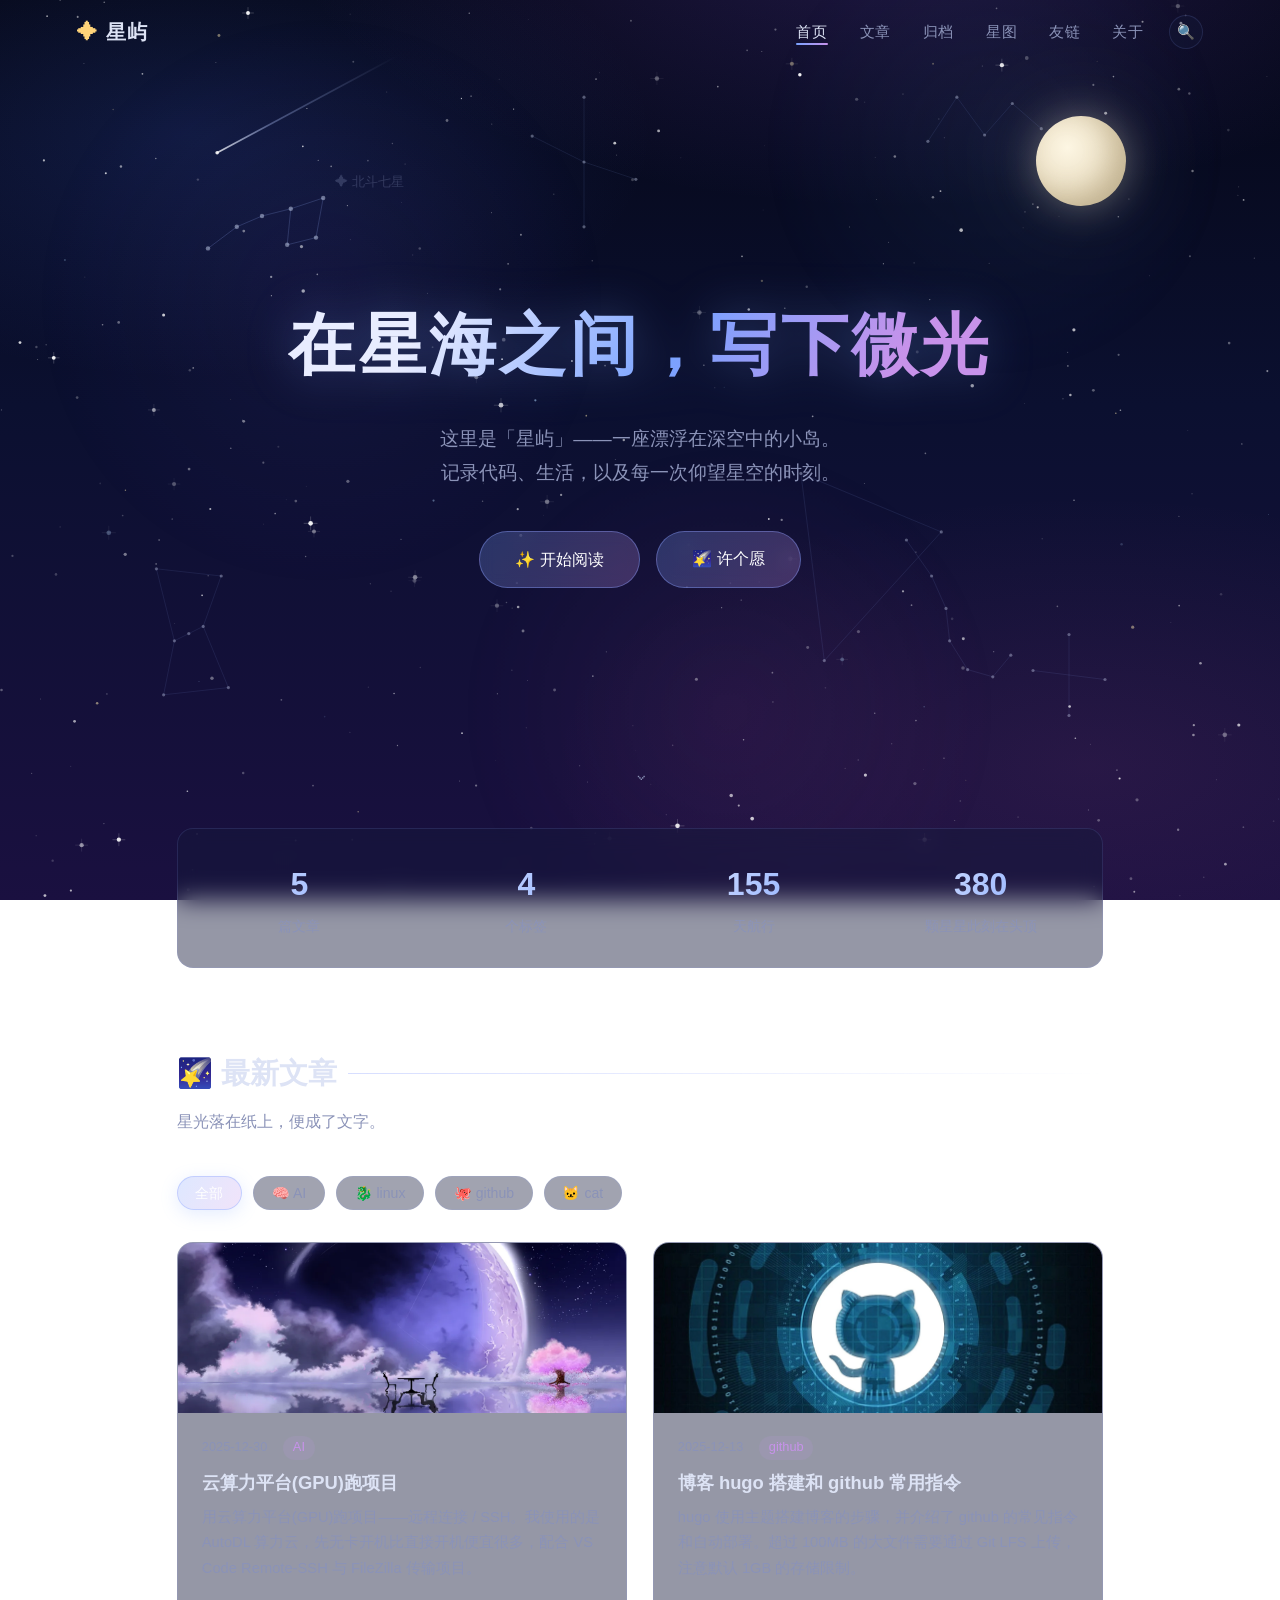
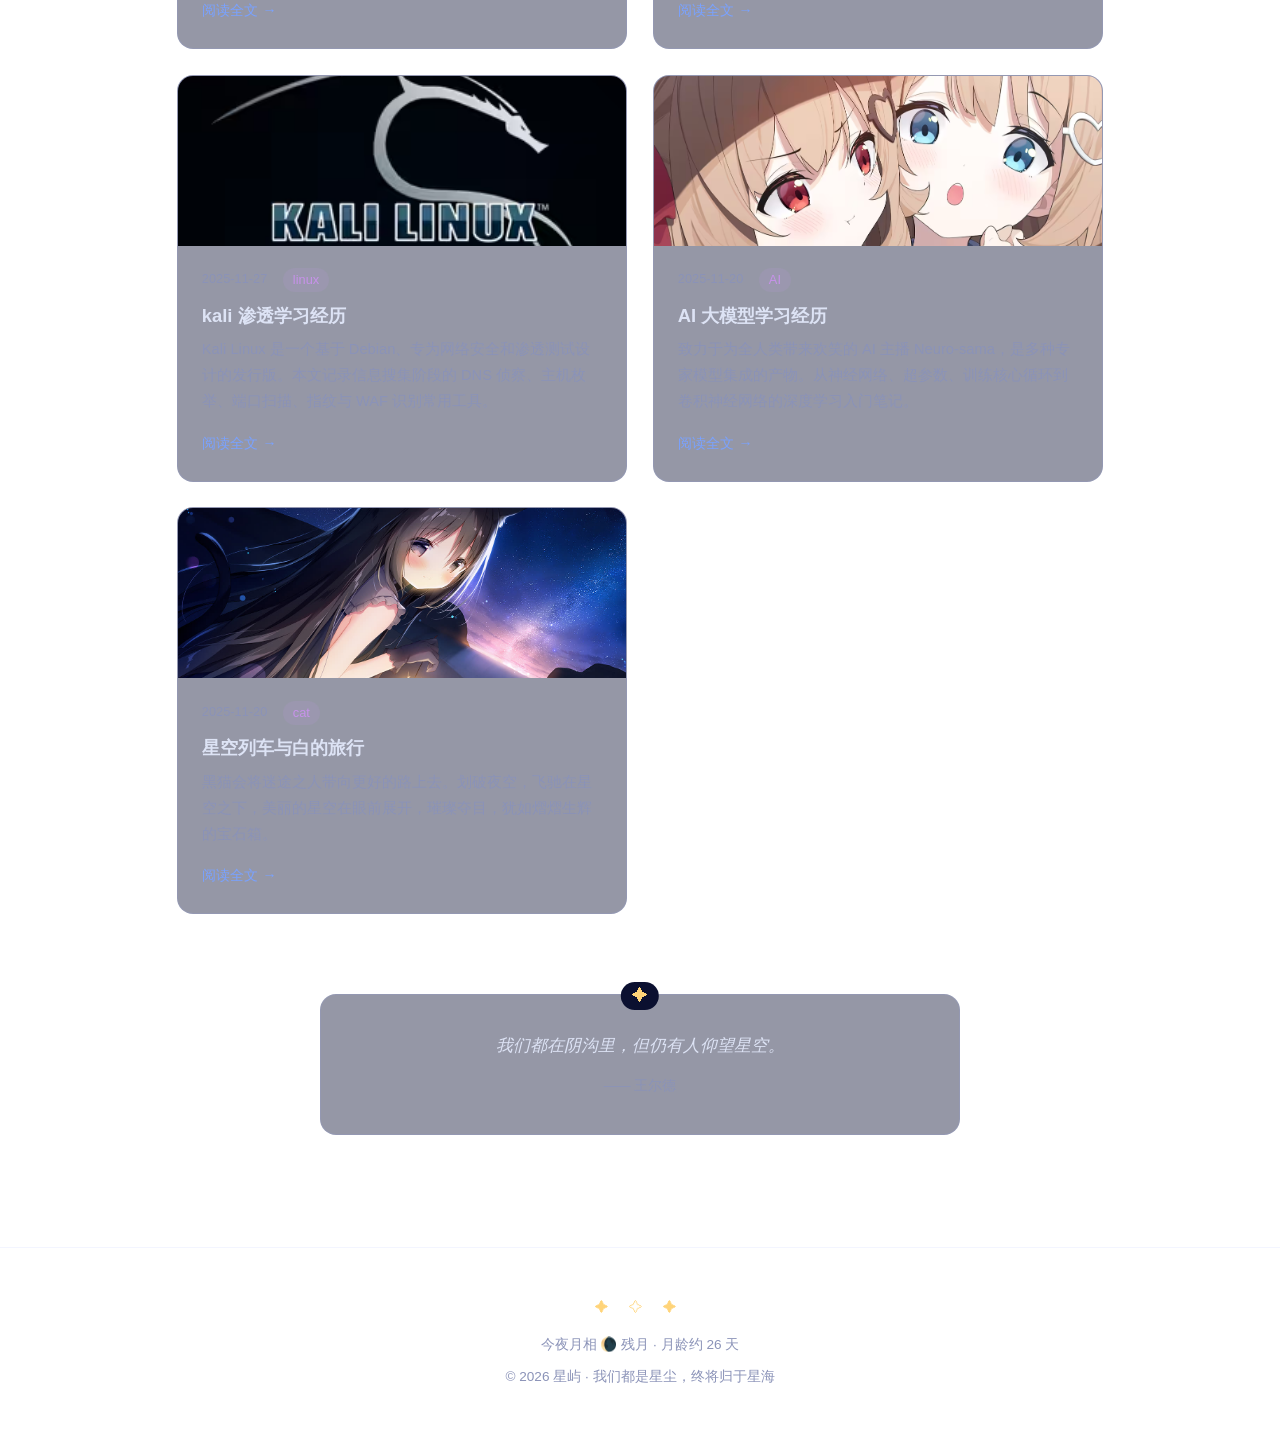
==== commit 606a89b4: "文章封面：还原 hugo 博客的封面图 - 下载 5 篇文章的原封面图到 images/covers/（超大图已用 ffmpeg 压缩） - 首页卡片顶部、文章页顶部 banner 展示封面（emoj" ====
--- a/index.html
+++ b/index.html
@@ -73,7 +73,7 @@
 
       <div class="post-grid">
         <article class="post-card fade-in" data-tag="AI">
-          <div class="post-cover" aria-hidden="true">🖥️</div>
+          <div class="post-cover" aria-hidden="true">🖥️<img src="images/covers/cloud-gpu.webp" alt="" loading="lazy"></div>
           <div class="post-body">
             <div class="post-meta">
               <span>2025-12-30</span>
@@ -86,7 +86,7 @@
         </article>
 
         <article class="post-card fade-in" data-tag="github">
-          <div class="post-cover" aria-hidden="true">🐙</div>
+          <div class="post-cover" aria-hidden="true">🐙<img src="images/covers/hugo-github.webp" alt="" loading="lazy"></div>
           <div class="post-body">
             <div class="post-meta">
               <span>2025-12-13</span>
@@ -99,7 +99,7 @@
         </article>
 
         <article class="post-card fade-in" data-tag="linux">
-          <div class="post-cover" aria-hidden="true">🐉</div>
+          <div class="post-cover" aria-hidden="true">🐉<img src="images/covers/kali-pentest.avif" alt="" loading="lazy"></div>
           <div class="post-body">
             <div class="post-meta">
               <span>2025-11-27</span>
@@ -112,7 +112,7 @@
         </article>
 
         <article class="post-card fade-in" data-tag="AI">
-          <div class="post-cover" aria-hidden="true">🧠</div>
+          <div class="post-cover" aria-hidden="true">🧠<img src="images/covers/ai-learning.avif" alt="" loading="lazy"></div>
           <div class="post-body">
             <div class="post-meta">
               <span>2025-11-20</span>
@@ -125,7 +125,7 @@
         </article>
 
         <article class="post-card fade-in" data-tag="cat">
-          <div class="post-cover" aria-hidden="true">🚂</div>
+          <div class="post-cover" aria-hidden="true">🚂<img src="images/covers/starlight-train.jpg" alt="" loading="lazy"></div>
           <div class="post-body">
             <div class="post-meta">
               <span>2025-11-20</span>
--- a/css/style.css
+++ b/css/style.css
@@ -287,13 +287,25 @@
 .post-card:hover::before { opacity: 1; }
 
 .post-cover {
-  height: 150px;
+  position: relative;
+  height: 170px;
   display: flex;
   align-items: center;
   justify-content: center;
   font-size: 3rem;
+  overflow: hidden;
   background: linear-gradient(135deg, rgba(60, 80, 180, 0.35), rgba(140, 80, 200, 0.3));
 }
+/* 封面图铺满卡片顶部，emoji 作为加载/失败兜底垫在底层 */
+.post-cover img {
+  position: absolute;
+  inset: 0;
+  width: 100%;
+  height: 100%;
+  object-fit: cover;
+  transition: transform 0.5s;
+}
+.post-card:hover .post-cover img { transform: scale(1.06); }
 
 .post-body { padding: 1.4rem 1.5rem 1.6rem; display: flex; flex-direction: column; flex: 1; }
 
@@ -350,6 +362,29 @@
   backdrop-filter: blur(12px);
   -webkit-backdrop-filter: blur(12px);
   padding: clamp(1.6rem, 4vw, 3rem);
+}
+
+/* 文章顶部封面 banner */
+.post-hero {
+  margin: calc(clamp(1.6rem, 4vw, 3rem) * -1) calc(clamp(1.6rem, 4vw, 3rem) * -1) 1.6rem;
+  height: clamp(160px, 30vw, 300px);
+  overflow: hidden;
+  border-radius: var(--radius) var(--radius) 0 0;
+  position: relative;
+}
+.post-hero img {
+  width: 100%;
+  height: 100%;
+  object-fit: cover;
+  display: block;
+  border: none;
+  border-radius: 0;
+}
+.post-hero::after {
+  content: "";
+  position: absolute;
+  inset: 0;
+  background: linear-gradient(180deg, transparent 55%, rgba(11, 16, 40, 0.85));
 }
 
 .prose h1 {
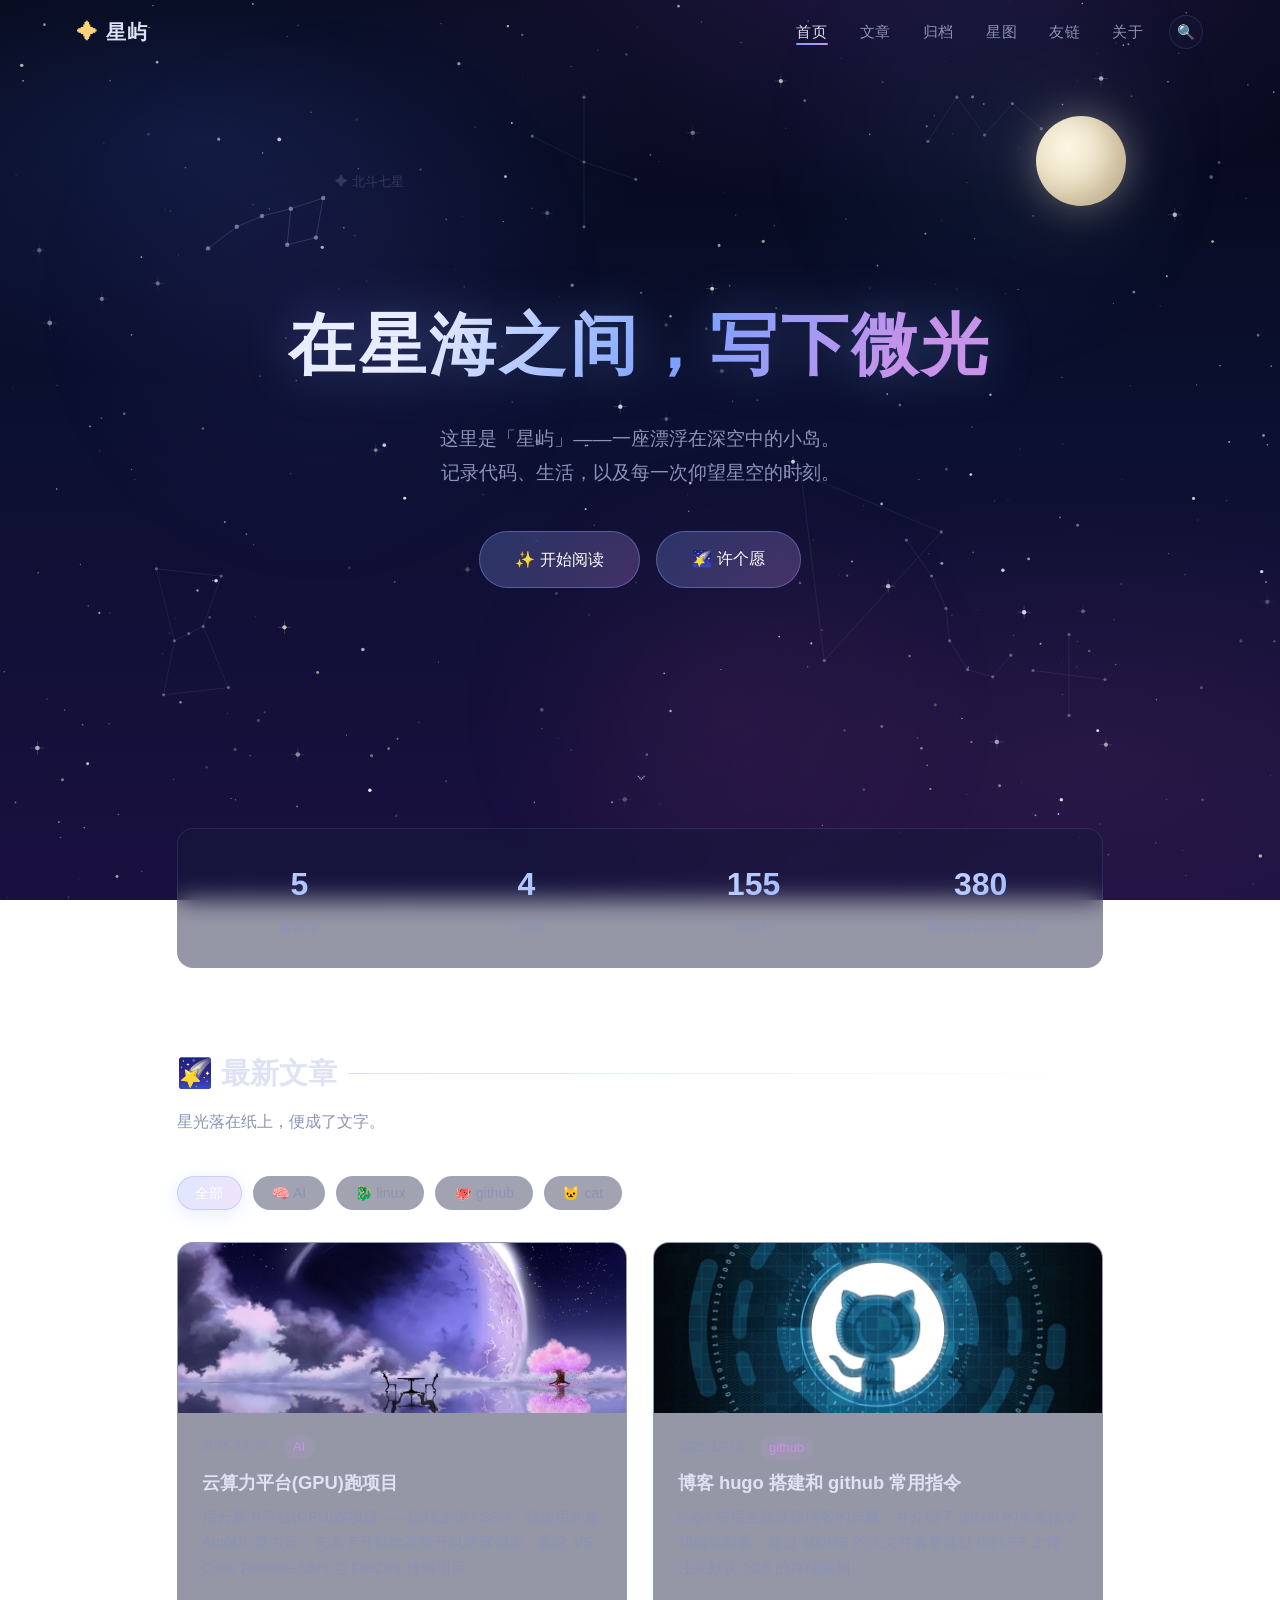
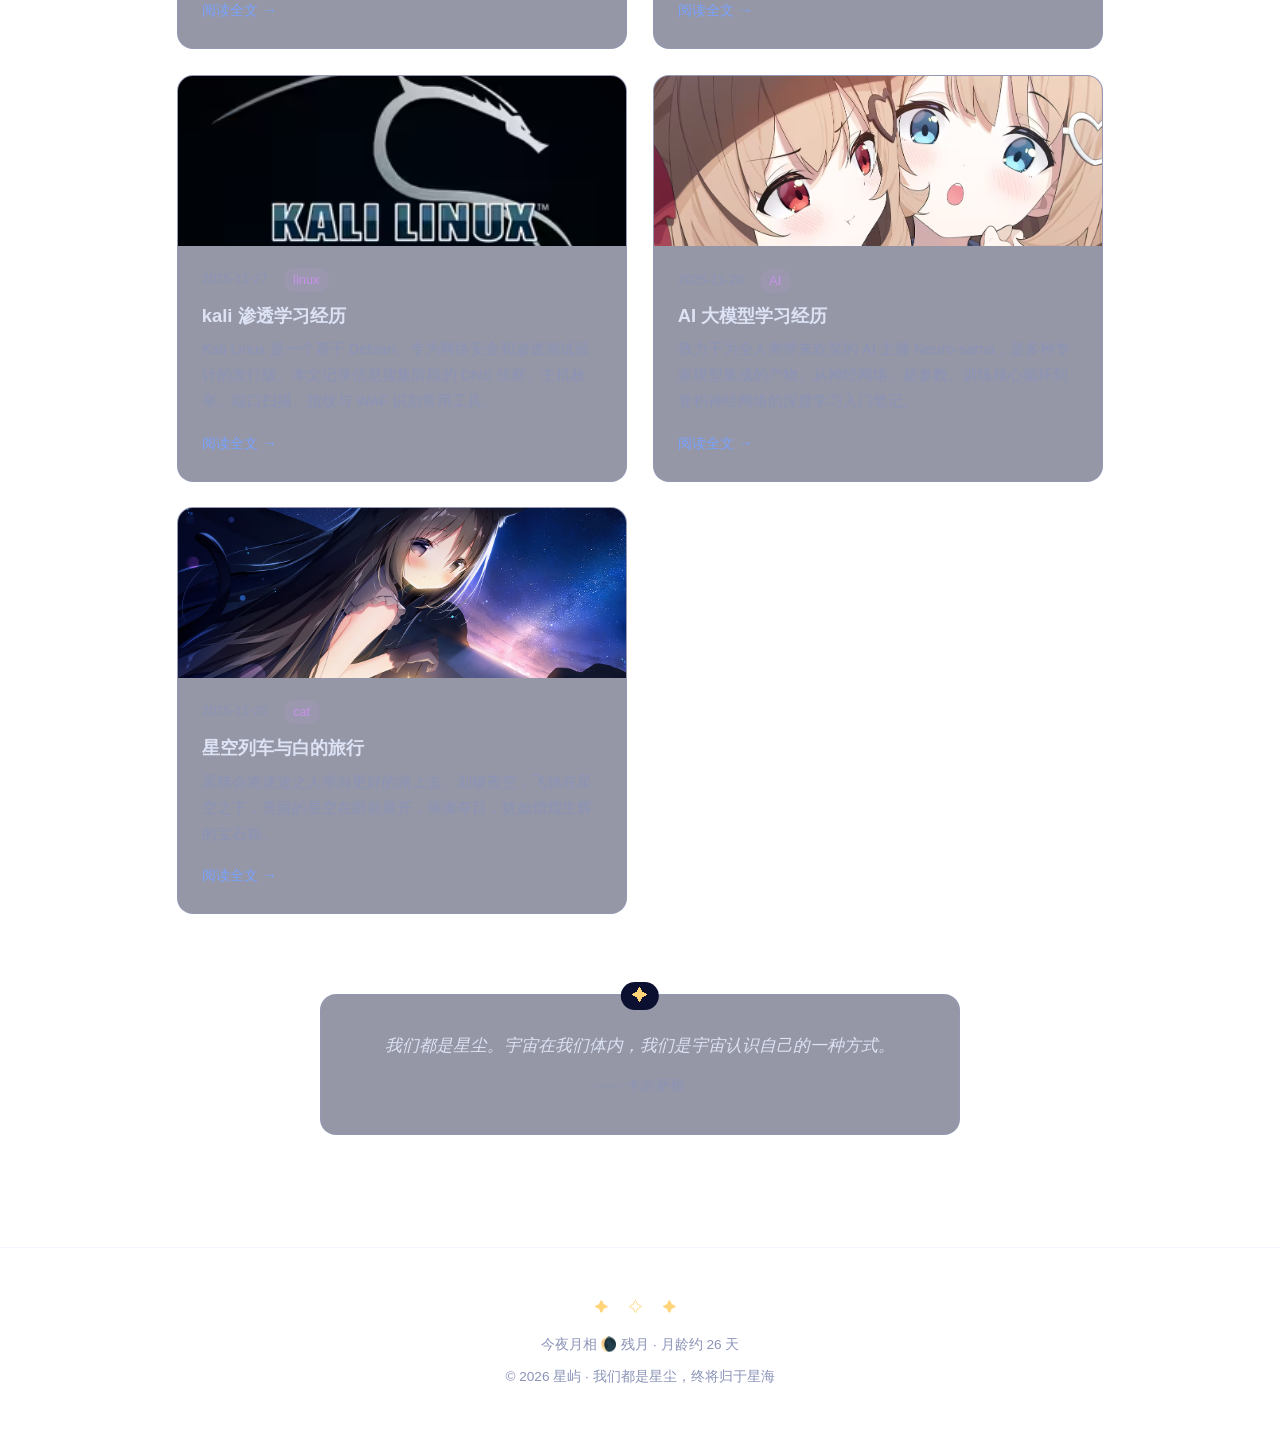
==== commit 77ae7964: "SEO与社交分享优化 - feed/sitemap/robots 占位域名换成真实地址 zhuge-tom.github.io/xingyu - 全站加 og:image（jpg 分享图，兼容微信/Q" ====
--- a/index.html
+++ b/index.html
@@ -12,6 +12,10 @@
   <link rel="alternate" type="application/rss+xml" title="星屿 RSS" href="feed.xml">
   <title>星屿 · 仰望星空的博客</title>
   <link rel="icon" href="data:image/svg+xml,<svg xmlns='http://www.w3.org/2000/svg' viewBox='0 0 100 100'><text y='.9em' font-size='90'>🌌</text></svg>">
+  <meta property="og:image" content="https://zhuge-tom.github.io/xingyu/images/og/starlight-train.jpg">
+  <meta property="og:url" content="https://zhuge-tom.github.io/xingyu/">
+  <meta name="twitter:card" content="summary_large_image">
+  <link rel="canonical" href="https://zhuge-tom.github.io/xingyu/">
   <link rel="manifest" href="manifest.webmanifest">
   <link rel="stylesheet" href="css/style.css">
 </head>
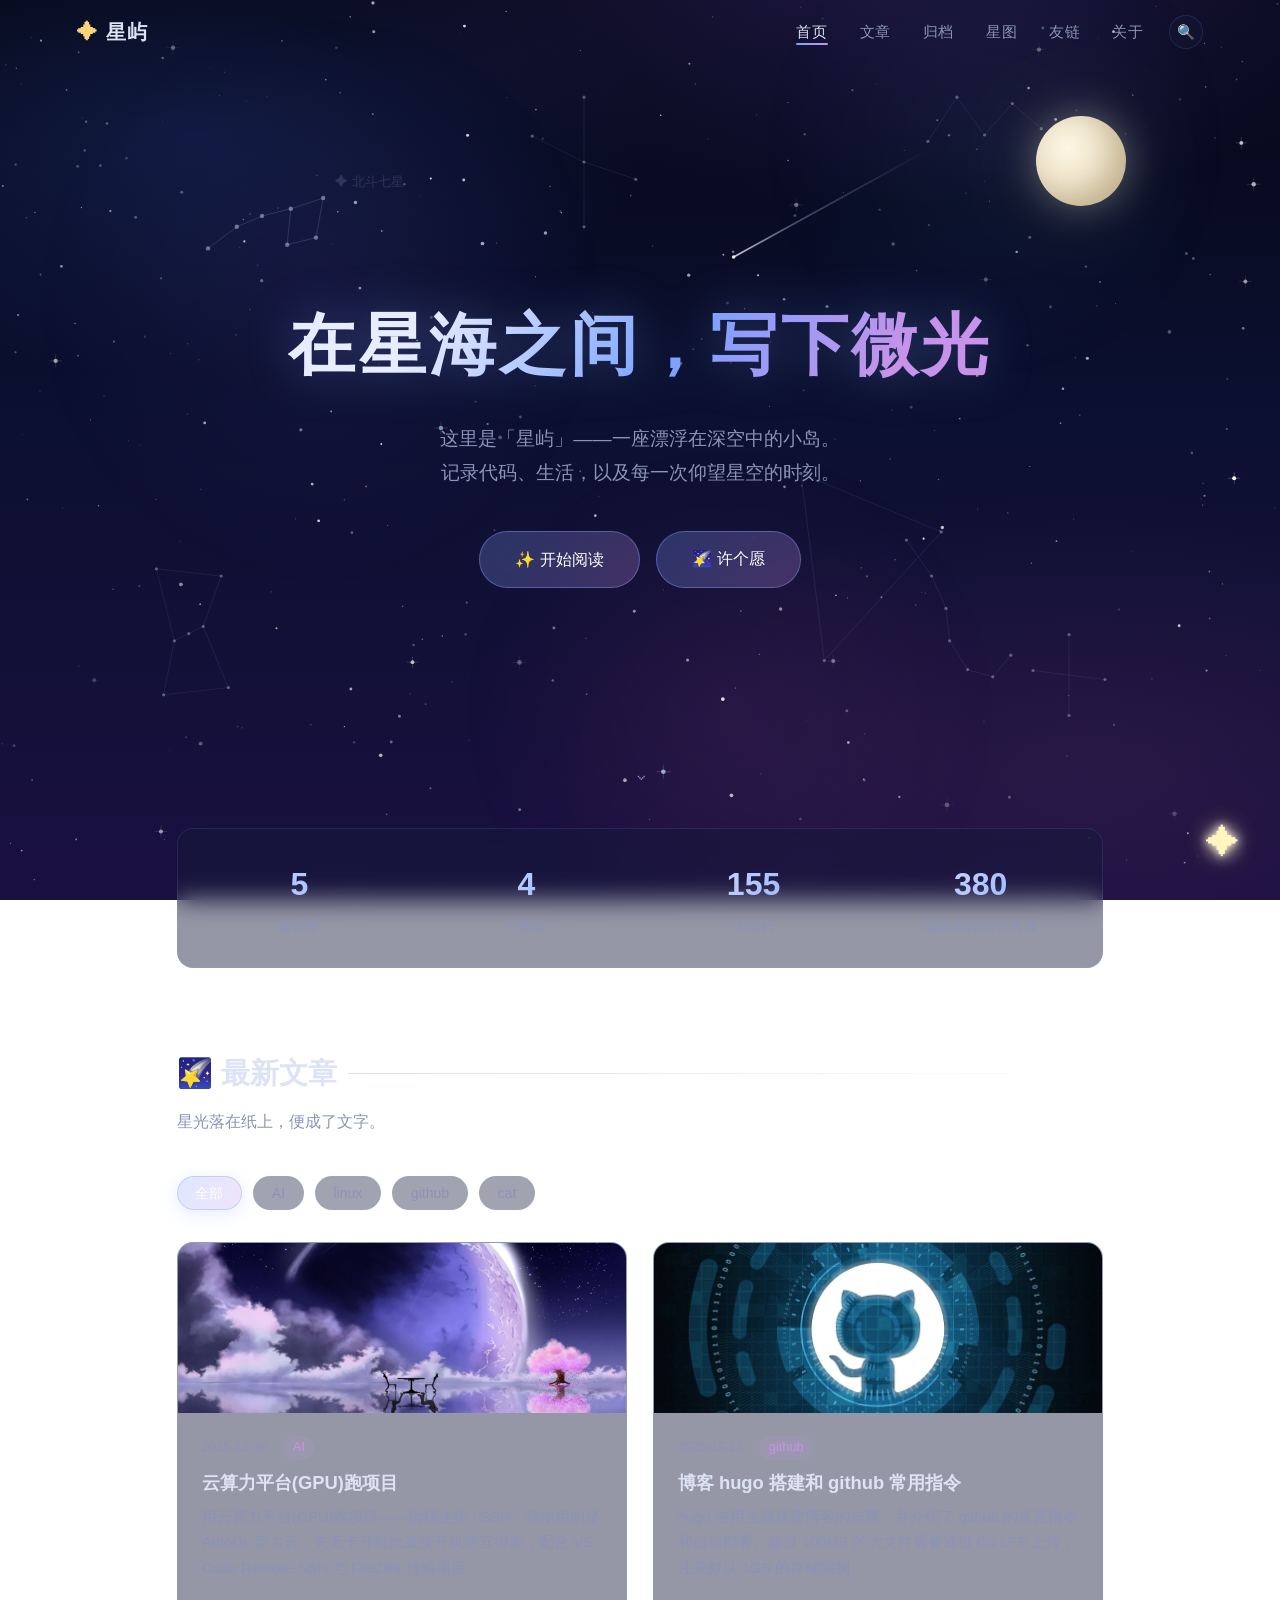
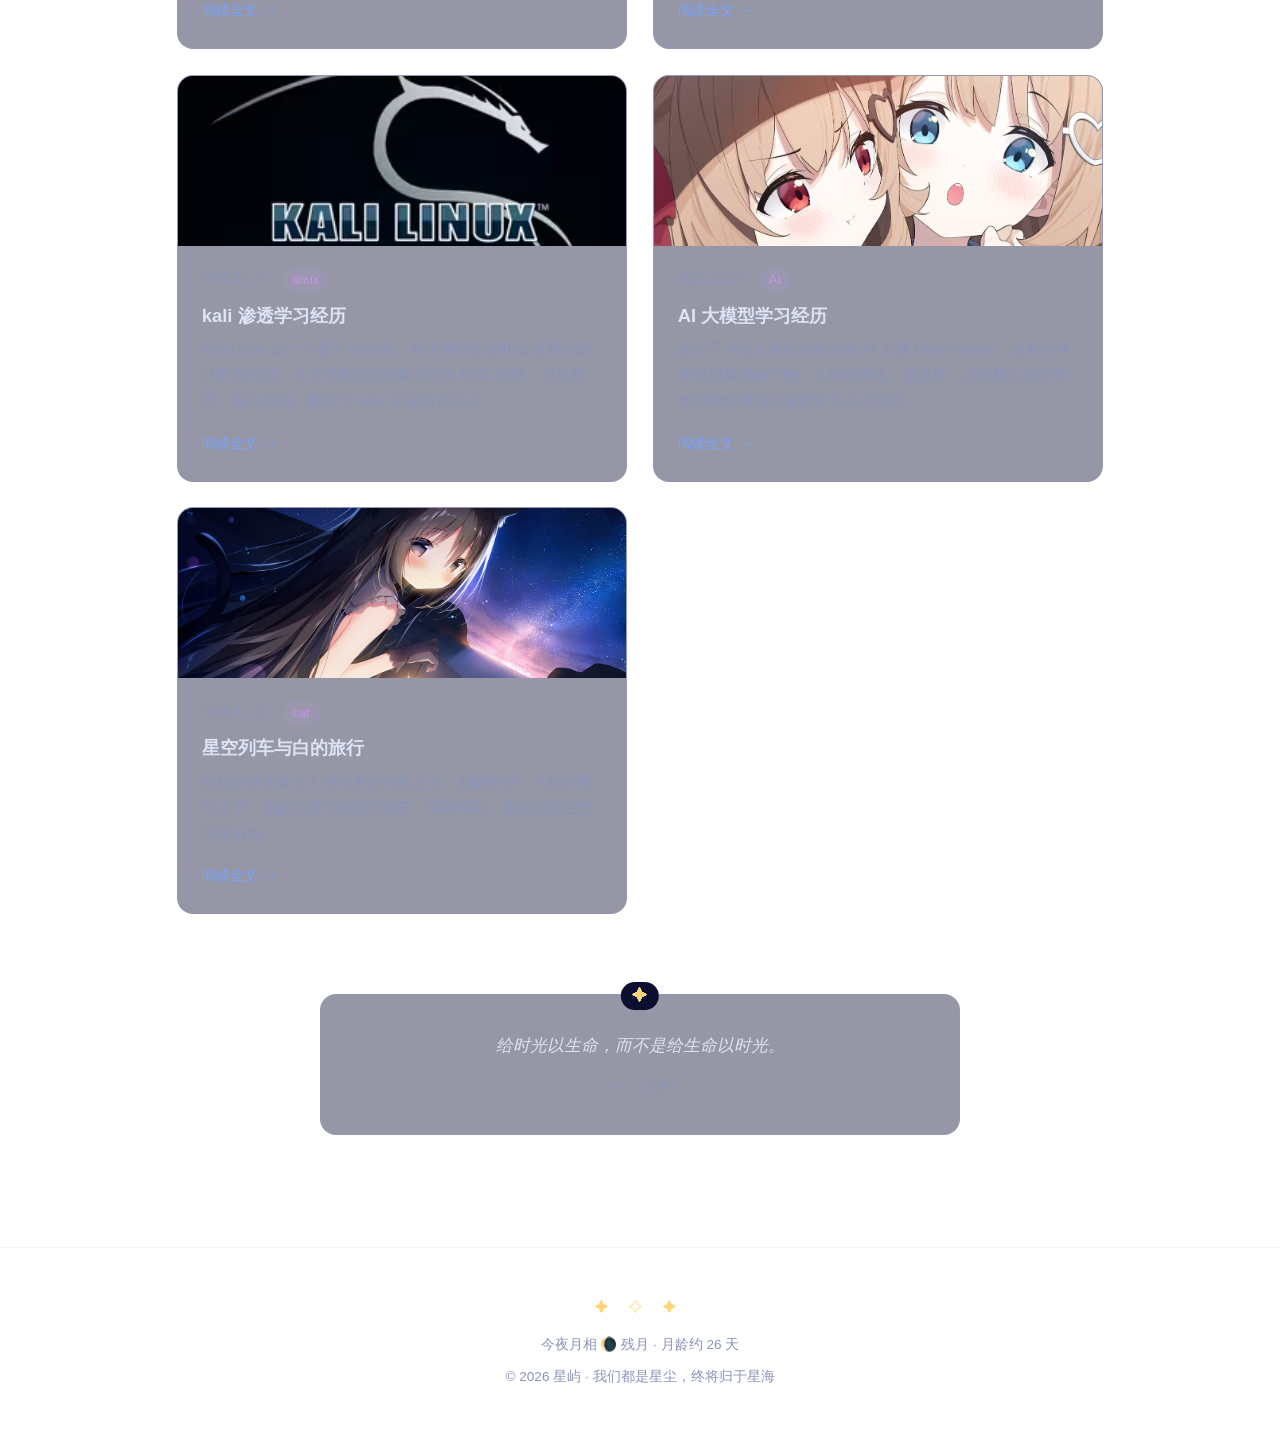
==== commit c5550802: "feat: add animated star music player" ====
--- a/index.html
+++ b/index.html
@@ -69,10 +69,10 @@
 
       <div class="filter-bar" aria-label="按标签筛选文章">
         <button class="filter-btn active" data-tag="all">全部</button>
-        <button class="filter-btn" data-tag="AI">🧠 AI</button>
-        <button class="filter-btn" data-tag="linux">🐉 linux</button>
-        <button class="filter-btn" data-tag="github">🐙 github</button>
-        <button class="filter-btn" data-tag="cat">🐱 cat</button>
+        <button class="filter-btn" data-tag="AI">AI</button>
+        <button class="filter-btn" data-tag="linux">linux</button>
+        <button class="filter-btn" data-tag="github">github</button>
+        <button class="filter-btn" data-tag="cat">cat</button>
       </div>
 
       <div class="post-grid">
@@ -161,5 +161,7 @@
   <button class="back-top" aria-label="回到顶部">↑</button>
   <script src="js/posts-data.js"></script>
   <script src="js/stars.js"></script>
+  <script src="js/music-config.js"></script>
+  <script src="js/music-player.js"></script>
 </body>
 </html>
--- a/css/style.css
+++ b/css/style.css
@@ -1157,6 +1157,9 @@
   transition: opacity 0.3s, transform 0.3s;
 }
 .toast.show { opacity: 1; transform: translateX(-50%); }
+
+/* 星空音乐播放器 */
+.star-music { position: fixed; right: 1.55rem; bottom: 1.55rem; z-index: 250; width: 310px; height: 112px; }.music-star { position: absolute; right: 6px; bottom: 6px; z-index: 3; width: 52px; height: 52px; border: 0; border-radius: 50%; color: #fff5bf; background: radial-gradient(circle, rgba(255,230,139,.35), rgba(122,162,255,.12) 45%, transparent 70%); cursor: pointer; font-size: 2.1rem; text-shadow: 0 0 8px #fff, 0 0 22px var(--gold); transition: transform .55s ease, opacity .25s; animation: music-star-pulse 2.3s ease-in-out infinite; }.music-star:hover { transform: scale(1.16); }.music-panel { position: absolute; inset: 0; display: flex; align-items: center; gap: .8rem; padding: 1rem 1.1rem; border: 1px solid rgba(180,195,255,.35); border-radius: 18px; background: linear-gradient(120deg, rgba(13,19,52,.94), rgba(44,25,83,.88)); box-shadow: 0 12px 38px rgba(0,0,0,.35), 0 0 30px rgba(122,162,255,.17); backdrop-filter: blur(15px); transform-origin: right bottom; transition: transform .55s cubic-bezier(.18,.8,.22,1), opacity .35s; }.collapsed .music-panel { opacity: 0; pointer-events: none; transform: scale(.15); }.expanded .music-star { opacity: 0; pointer-events: none; transform: scale(1.9); animation: none; }.music-orbit { width: 58px; height: 58px; flex: 0 0 auto; position: relative; border-radius: 50%; background: radial-gradient(circle at 35% 30%, #fff6bf 0 3%, #9eb8ff 10%, #342260 52%, #0e1338 70%); box-shadow: 0 0 22px rgba(169,190,255,.55); }.music-orbit::before, .music-orbit i { content: ""; position: absolute; inset: -5px; border: 1px solid rgba(255,220,125,.48); border-radius: 50%; transform: rotate(25deg) scaleY(.42); }.music-orbit i:nth-child(2) { transform: rotate(85deg) scaleY(.42); }.music-orbit i:nth-child(3) { transform: rotate(145deg) scaleY(.42); }.playing .music-orbit, .playing .music-orbit::before, .playing .music-orbit i { animation: orbit-spin 6s linear infinite; }.playing .music-orbit i:nth-child(2) { animation-direction: reverse; }.playing .music-orbit i:nth-child(3) { animation-duration: 4s; }.music-copy { min-width: 0; flex: 1; display: flex; flex-direction: column; line-height: 1.35; }.music-copy strong { overflow: hidden; text-overflow: ellipsis; white-space: nowrap; font-size: .95rem; }.music-copy span { color: var(--text-dim); font-size: .75rem; margin-top: .28rem; }.music-controls { display: flex; align-items: center; gap: .2rem; }.music-controls button { width: 29px; height: 29px; border: 0; border-radius: 50%; color: var(--text); background: transparent; cursor: pointer; font: 1.35rem/1 var(--font); }.music-controls button:hover { background: rgba(255,255,255,.12); }.music-controls .music-play { width: 36px; height: 36px; color: #151735; background: var(--gold); font-size: .95rem; }.music-progress { position: absolute; left: 84px; right: 1.1rem; bottom: .75rem; height: 3px; border-radius: 9px; background: rgba(255,255,255,.16); cursor: pointer; overflow: hidden; }.music-progress span { display: block; height: 100%; width: 0; border-radius: inherit; background: linear-gradient(90deg, var(--accent), var(--gold)); }.music-particles { position: absolute; right: 30px; bottom: 30px; z-index: 4; pointer-events: none; }.music-particles b { position: absolute; color: #fff3b5; font-size: 1rem; text-shadow: 0 0 9px #fff; animation: music-scatter .9s var(--delay) cubic-bezier(.12,.8,.25,1) both; }@keyframes music-star-pulse { 0%,100% { filter: brightness(.9); } 50% { filter: brightness(1.45); } }@keyframes music-scatter { 0% { opacity: 0; transform: translate(0,0) scale(.2) rotate(0); } 22% { opacity: 1; } 100% { opacity: 0; transform: translate(var(--x),var(--y)) scale(1.25) rotate(180deg); } }@keyframes orbit-spin { to { transform: rotate(360deg); } }
 
 /* ---------------- 键盘焦点可见 ---------------- */
 a:focus-visible,
@@ -1198,4 +1201,5 @@
   .burger { display: flex; }
   .hero .moon { width: 60px; height: 60px; top: 12%; right: 8%; }
   .back-top { right: 1.1rem; bottom: 1.1rem; }
-}
+  .star-music { right: .7rem; bottom: 4.7rem; transform: scale(.9); transform-origin: right bottom; }
+}
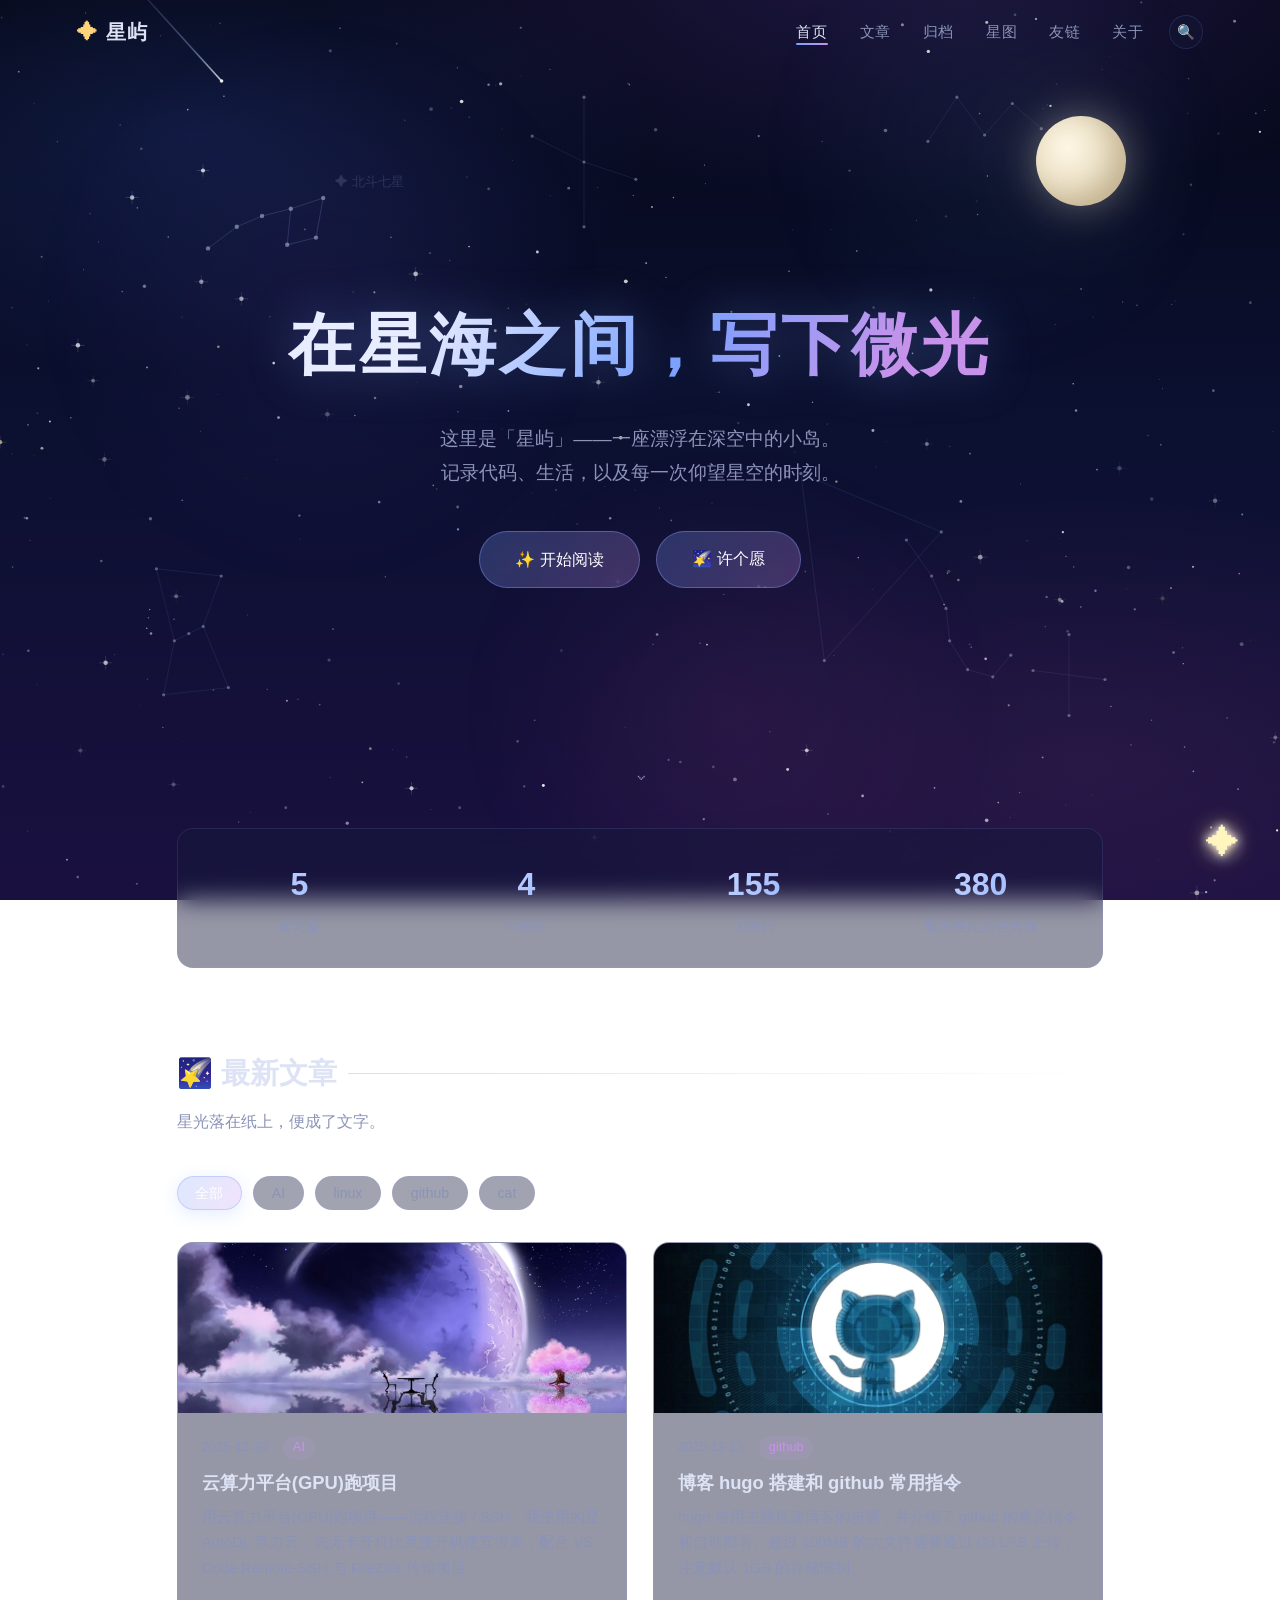
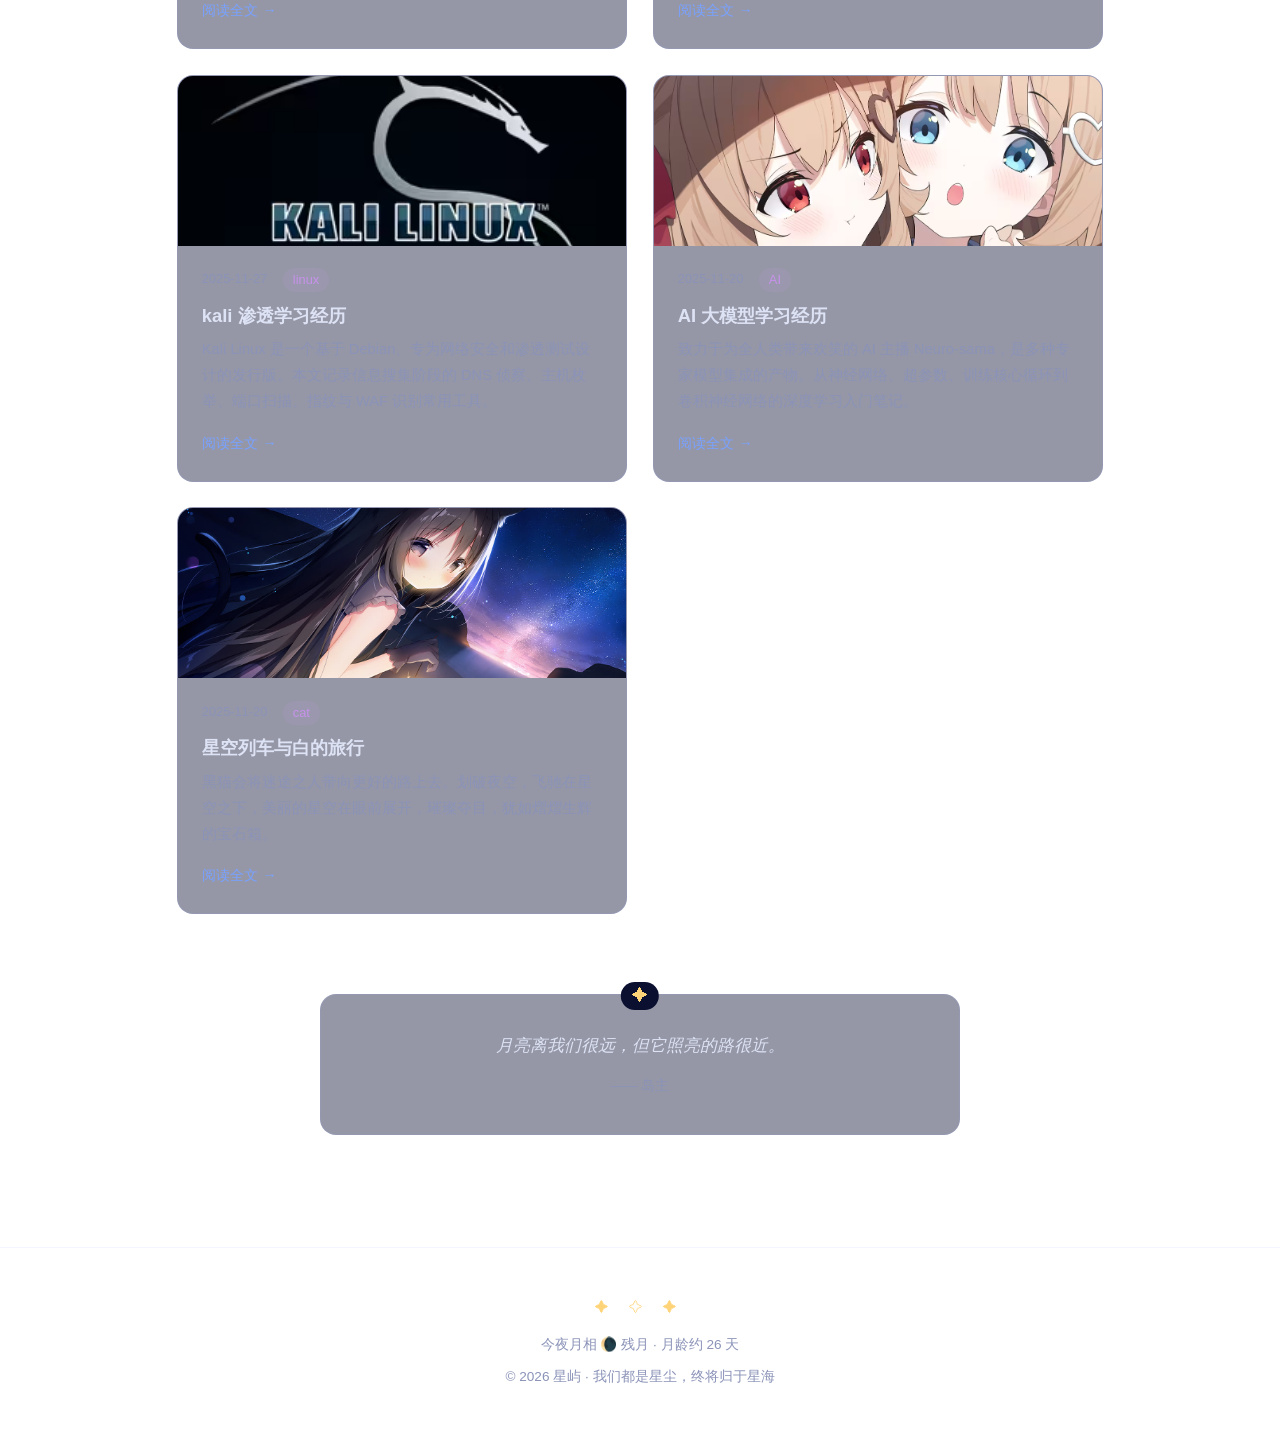
==== commit c96ccd75: "fix: version music assets to bypass stale cache" ====
--- a/index.html
+++ b/index.html
@@ -17,7 +17,7 @@
   <meta name="twitter:card" content="summary_large_image">
   <link rel="canonical" href="https://zhuge-tom.github.io/xingyu/">
   <link rel="manifest" href="manifest.webmanifest">
-  <link rel="stylesheet" href="css/style.css">
+  <link rel="stylesheet" href="css/style.css?v=fff6d4c">
 </head>
 <body>
   <canvas id="sky"></canvas>
@@ -161,7 +161,7 @@
   <button class="back-top" aria-label="回到顶部">↑</button>
   <script src="js/posts-data.js"></script>
   <script src="js/stars.js"></script>
-  <script src="js/music-config.js"></script>
-  <script src="js/music-player.js"></script>
+  <script src="js/music-config.js?v=fff6d4c"></script>
+  <script src="js/music-player.js?v=fff6d4c"></script>
 </body>
 </html>
--- a/css/style.css
+++ b/css/style.css
@@ -1159,6 +1159,7 @@
 .toast.show { opacity: 1; transform: translateX(-50%); }
 
 /* 星空音乐播放器 */
+.music-collapse { position: absolute; top: .35rem; right: .45rem; z-index: 2; width: 25px; height: 25px; border: 0; border-radius: 50%; color: var(--text-dim); background: transparent; cursor: pointer; font: 1.3rem/1 var(--font); }.music-collapse:hover { color: var(--text); background: rgba(255,255,255,.12); }
 .star-music { position: fixed; right: 1.55rem; bottom: 1.55rem; z-index: 250; width: 310px; height: 112px; }.music-star { position: absolute; right: 6px; bottom: 6px; z-index: 3; width: 52px; height: 52px; border: 0; border-radius: 50%; color: #fff5bf; background: radial-gradient(circle, rgba(255,230,139,.35), rgba(122,162,255,.12) 45%, transparent 70%); cursor: pointer; font-size: 2.1rem; text-shadow: 0 0 8px #fff, 0 0 22px var(--gold); transition: transform .55s ease, opacity .25s; animation: music-star-pulse 2.3s ease-in-out infinite; }.music-star:hover { transform: scale(1.16); }.music-panel { position: absolute; inset: 0; display: flex; align-items: center; gap: .8rem; padding: 1rem 1.1rem; border: 1px solid rgba(180,195,255,.35); border-radius: 18px; background: linear-gradient(120deg, rgba(13,19,52,.94), rgba(44,25,83,.88)); box-shadow: 0 12px 38px rgba(0,0,0,.35), 0 0 30px rgba(122,162,255,.17); backdrop-filter: blur(15px); transform-origin: right bottom; transition: transform .55s cubic-bezier(.18,.8,.22,1), opacity .35s; }.collapsed .music-panel { opacity: 0; pointer-events: none; transform: scale(.15); }.expanded .music-star { opacity: 0; pointer-events: none; transform: scale(1.9); animation: none; }.music-orbit { width: 58px; height: 58px; flex: 0 0 auto; position: relative; border-radius: 50%; background: radial-gradient(circle at 35% 30%, #fff6bf 0 3%, #9eb8ff 10%, #342260 52%, #0e1338 70%); box-shadow: 0 0 22px rgba(169,190,255,.55); }.music-orbit::before, .music-orbit i { content: ""; position: absolute; inset: -5px; border: 1px solid rgba(255,220,125,.48); border-radius: 50%; transform: rotate(25deg) scaleY(.42); }.music-orbit i:nth-child(2) { transform: rotate(85deg) scaleY(.42); }.music-orbit i:nth-child(3) { transform: rotate(145deg) scaleY(.42); }.playing .music-orbit, .playing .music-orbit::before, .playing .music-orbit i { animation: orbit-spin 6s linear infinite; }.playing .music-orbit i:nth-child(2) { animation-direction: reverse; }.playing .music-orbit i:nth-child(3) { animation-duration: 4s; }.music-copy { min-width: 0; flex: 1; display: flex; flex-direction: column; line-height: 1.35; }.music-copy strong { overflow: hidden; text-overflow: ellipsis; white-space: nowrap; font-size: .95rem; }.music-copy span { color: var(--text-dim); font-size: .75rem; margin-top: .28rem; }.music-controls { display: flex; align-items: center; gap: .2rem; }.music-controls button { width: 29px; height: 29px; border: 0; border-radius: 50%; color: var(--text); background: transparent; cursor: pointer; font: 1.35rem/1 var(--font); }.music-controls button:hover { background: rgba(255,255,255,.12); }.music-controls .music-play { width: 36px; height: 36px; color: #151735; background: var(--gold); font-size: .95rem; }.music-progress { position: absolute; left: 84px; right: 1.1rem; bottom: .75rem; height: 3px; border-radius: 9px; background: rgba(255,255,255,.16); cursor: pointer; overflow: hidden; }.music-progress span { display: block; height: 100%; width: 0; border-radius: inherit; background: linear-gradient(90deg, var(--accent), var(--gold)); }.music-particles { position: absolute; right: 30px; bottom: 30px; z-index: 4; pointer-events: none; }.music-particles b { position: absolute; color: #fff3b5; font-size: 1rem; text-shadow: 0 0 9px #fff; animation: music-scatter .9s var(--delay) cubic-bezier(.12,.8,.25,1) both; }@keyframes music-star-pulse { 0%,100% { filter: brightness(.9); } 50% { filter: brightness(1.45); } }@keyframes music-scatter { 0% { opacity: 0; transform: translate(0,0) scale(.2) rotate(0); } 22% { opacity: 1; } 100% { opacity: 0; transform: translate(var(--x),var(--y)) scale(1.25) rotate(180deg); } }@keyframes orbit-spin { to { transform: rotate(360deg); } }
 
 /* ---------------- 键盘焦点可见 ---------------- */
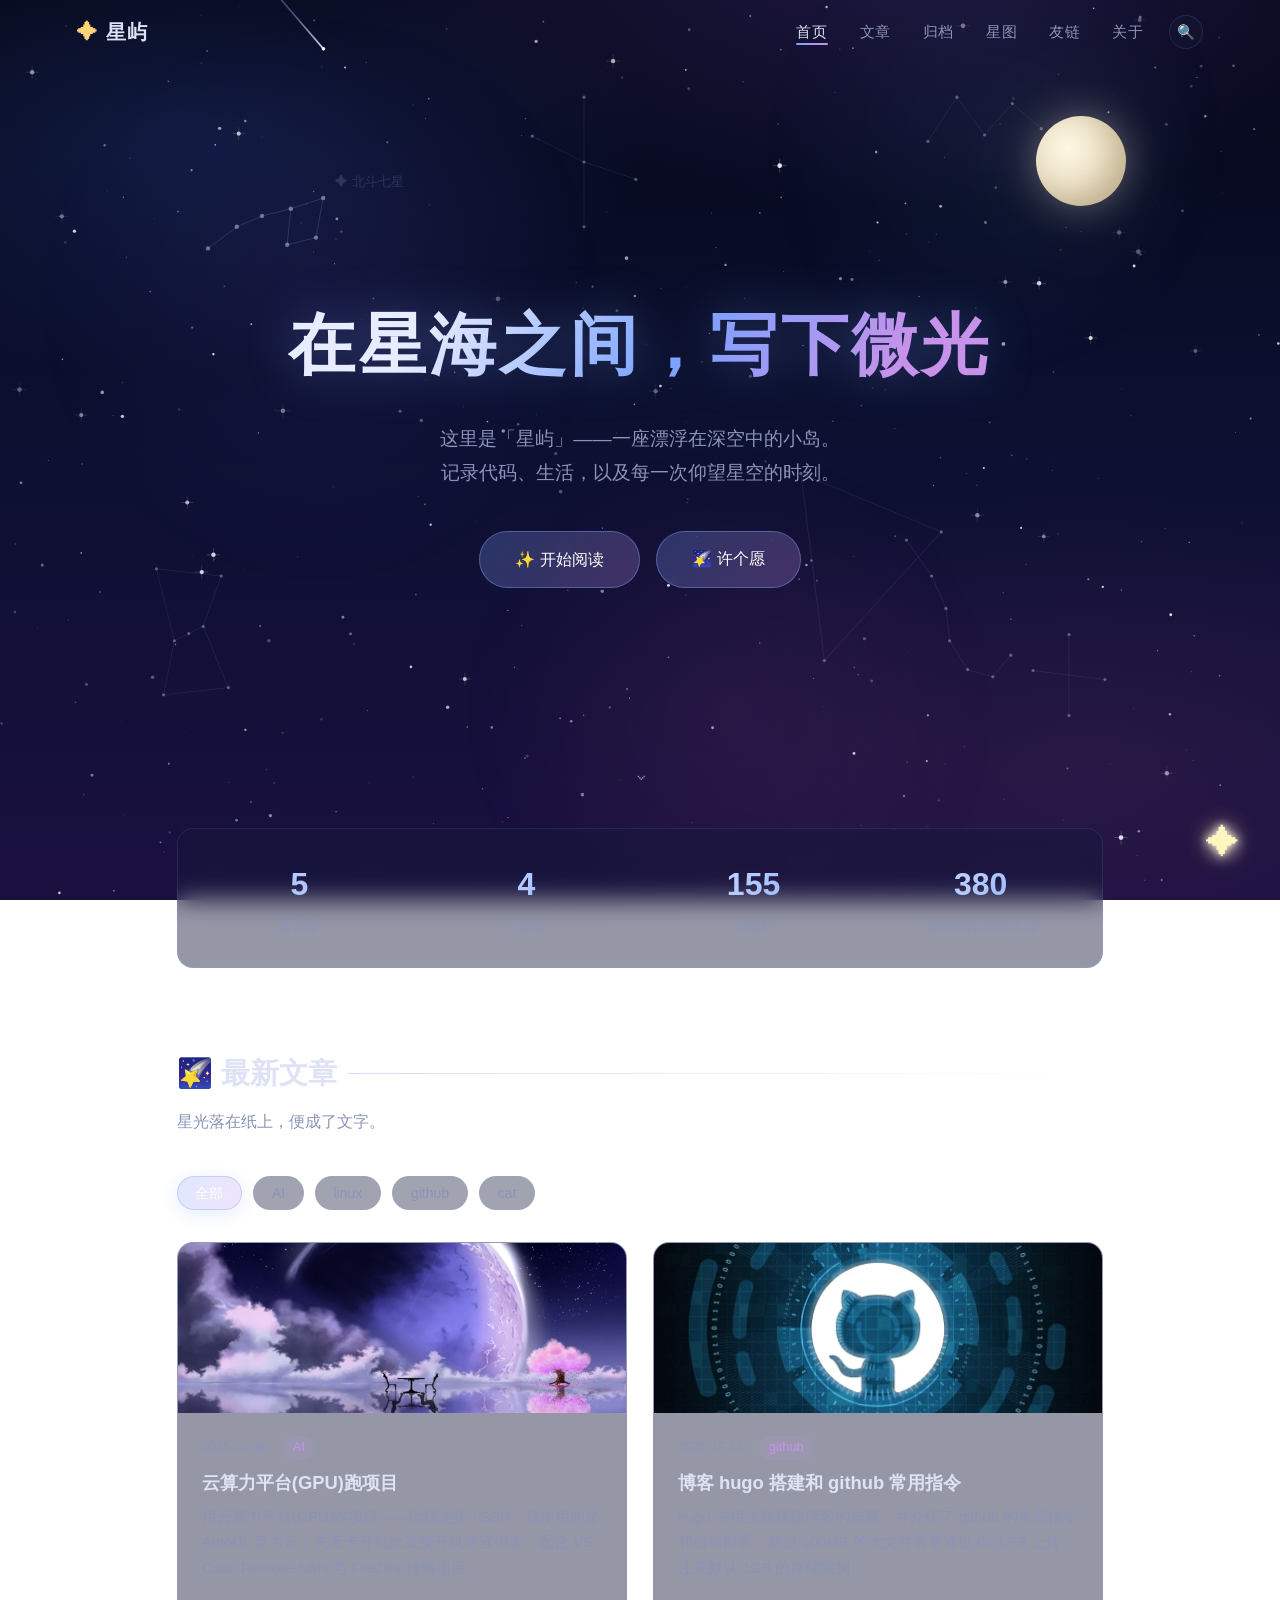
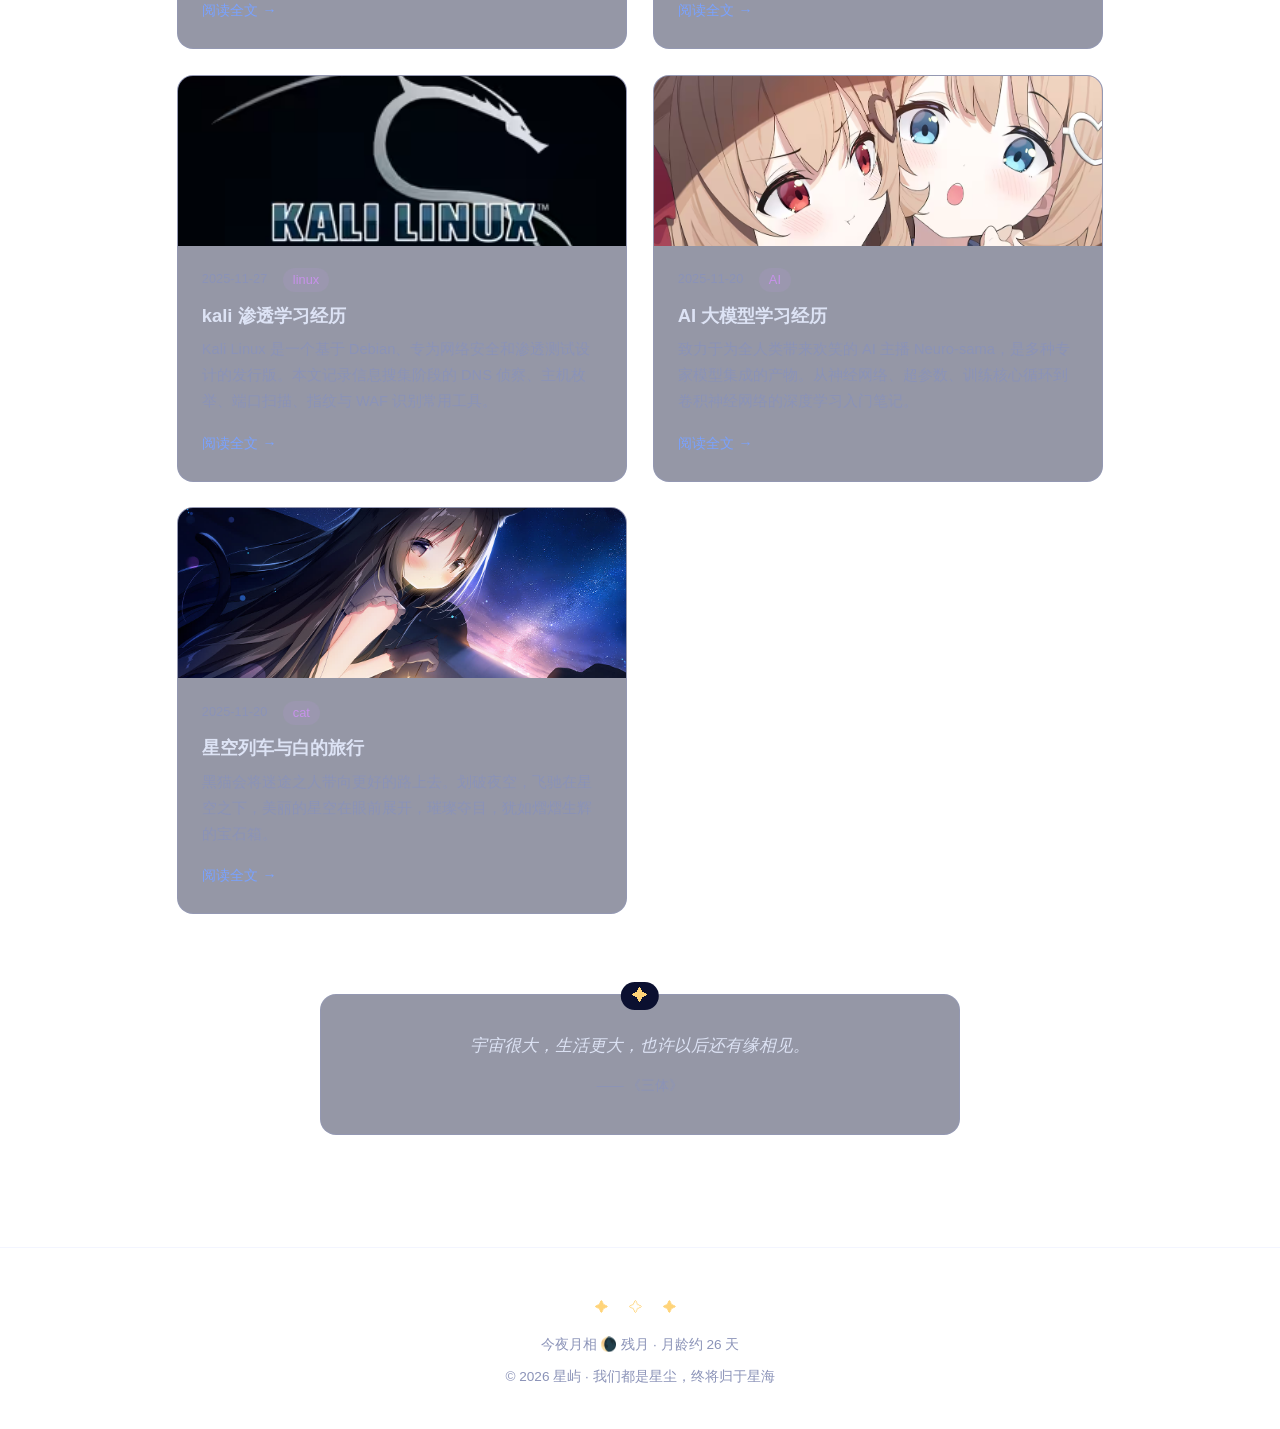
==== commit 880910af: "chore: simplify homepage title" ====
--- a/index.html
+++ b/index.html
@@ -10,7 +10,7 @@
   <meta property="og:title" content="星屿 · 仰望星空的博客">
   <meta property="og:description" content="一个星空主题的个人博客，记录代码、生活与仰望星空的时刻。">
   <link rel="alternate" type="application/rss+xml" title="星屿 RSS" href="feed.xml">
-  <title>星屿 · 仰望星空的博客</title>
+  <title>星屿</title>
   <link rel="icon" href="data:image/svg+xml,<svg xmlns='http://www.w3.org/2000/svg' viewBox='0 0 100 100'><text y='.9em' font-size='90'>🌌</text></svg>">
   <meta property="og:image" content="https://zhuge-tom.github.io/xingyu/images/og/starlight-train.jpg">
   <meta property="og:url" content="https://zhuge-tom.github.io/xingyu/">
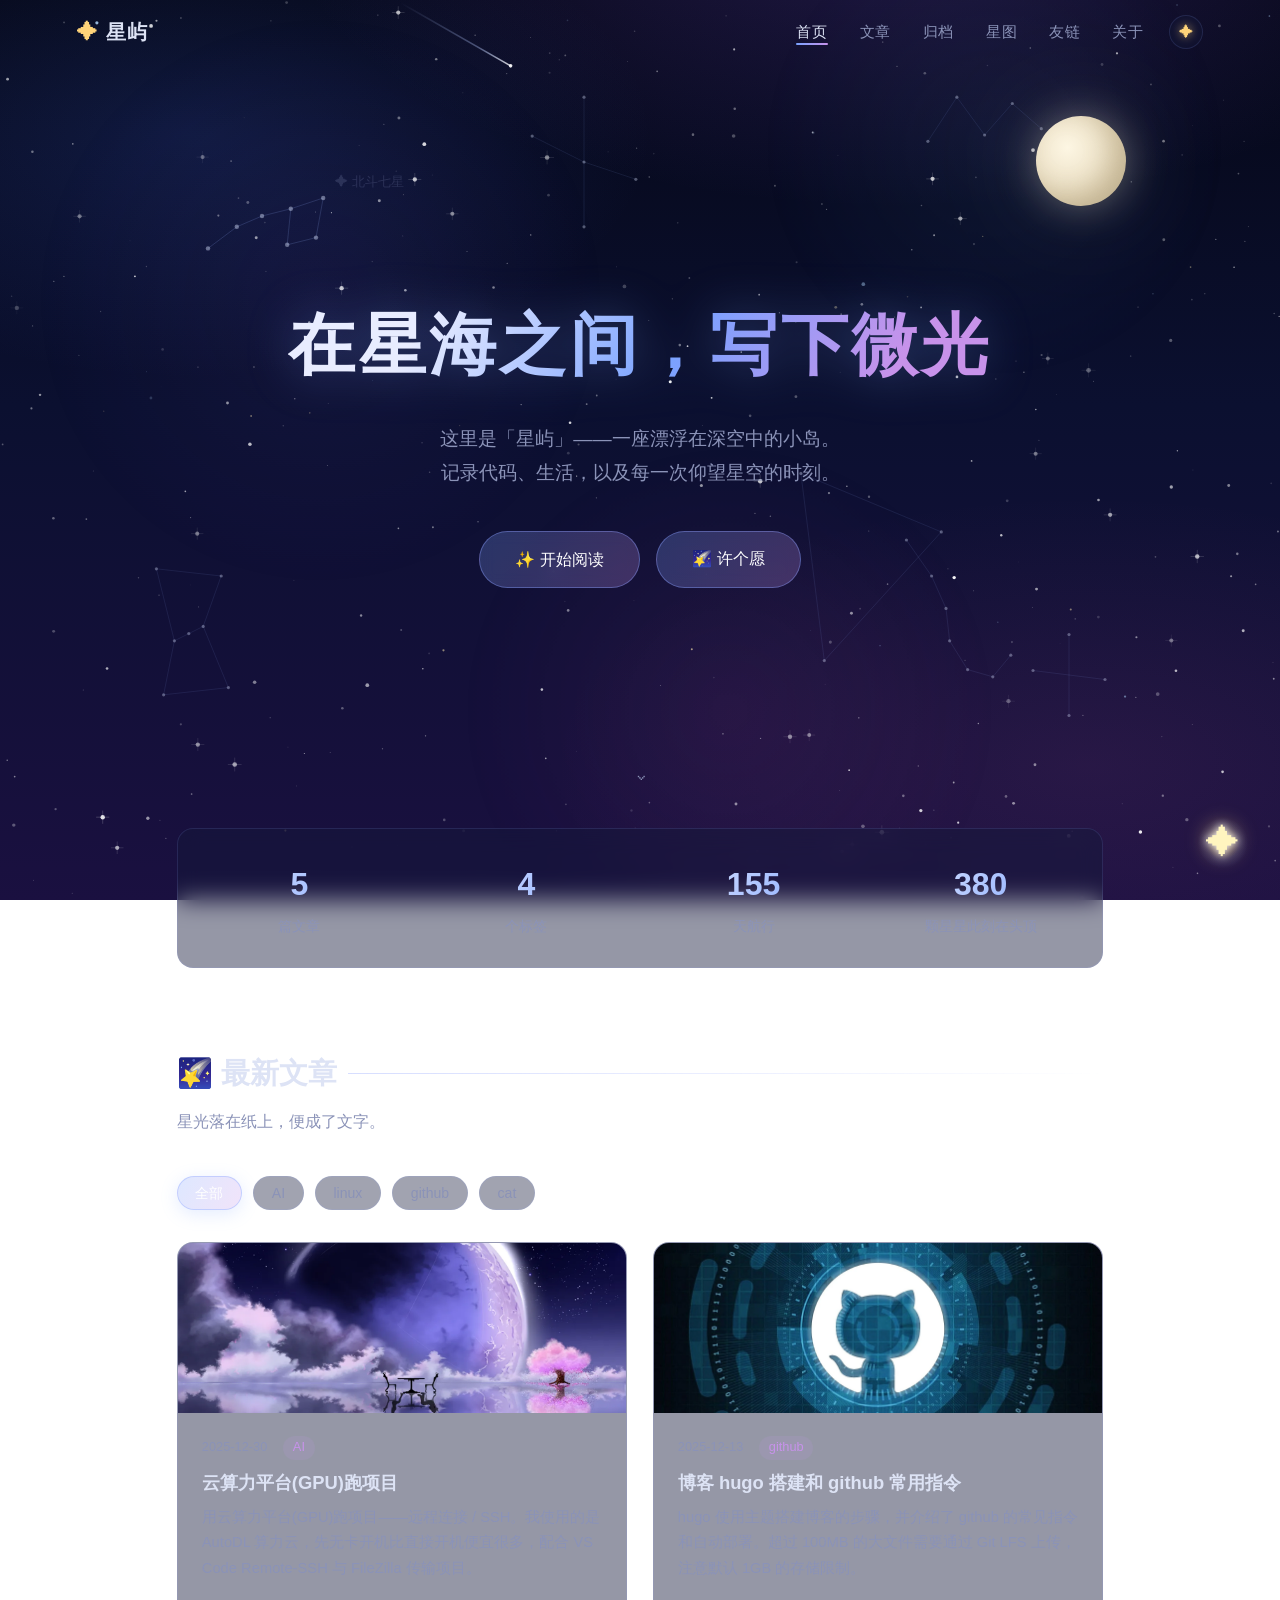
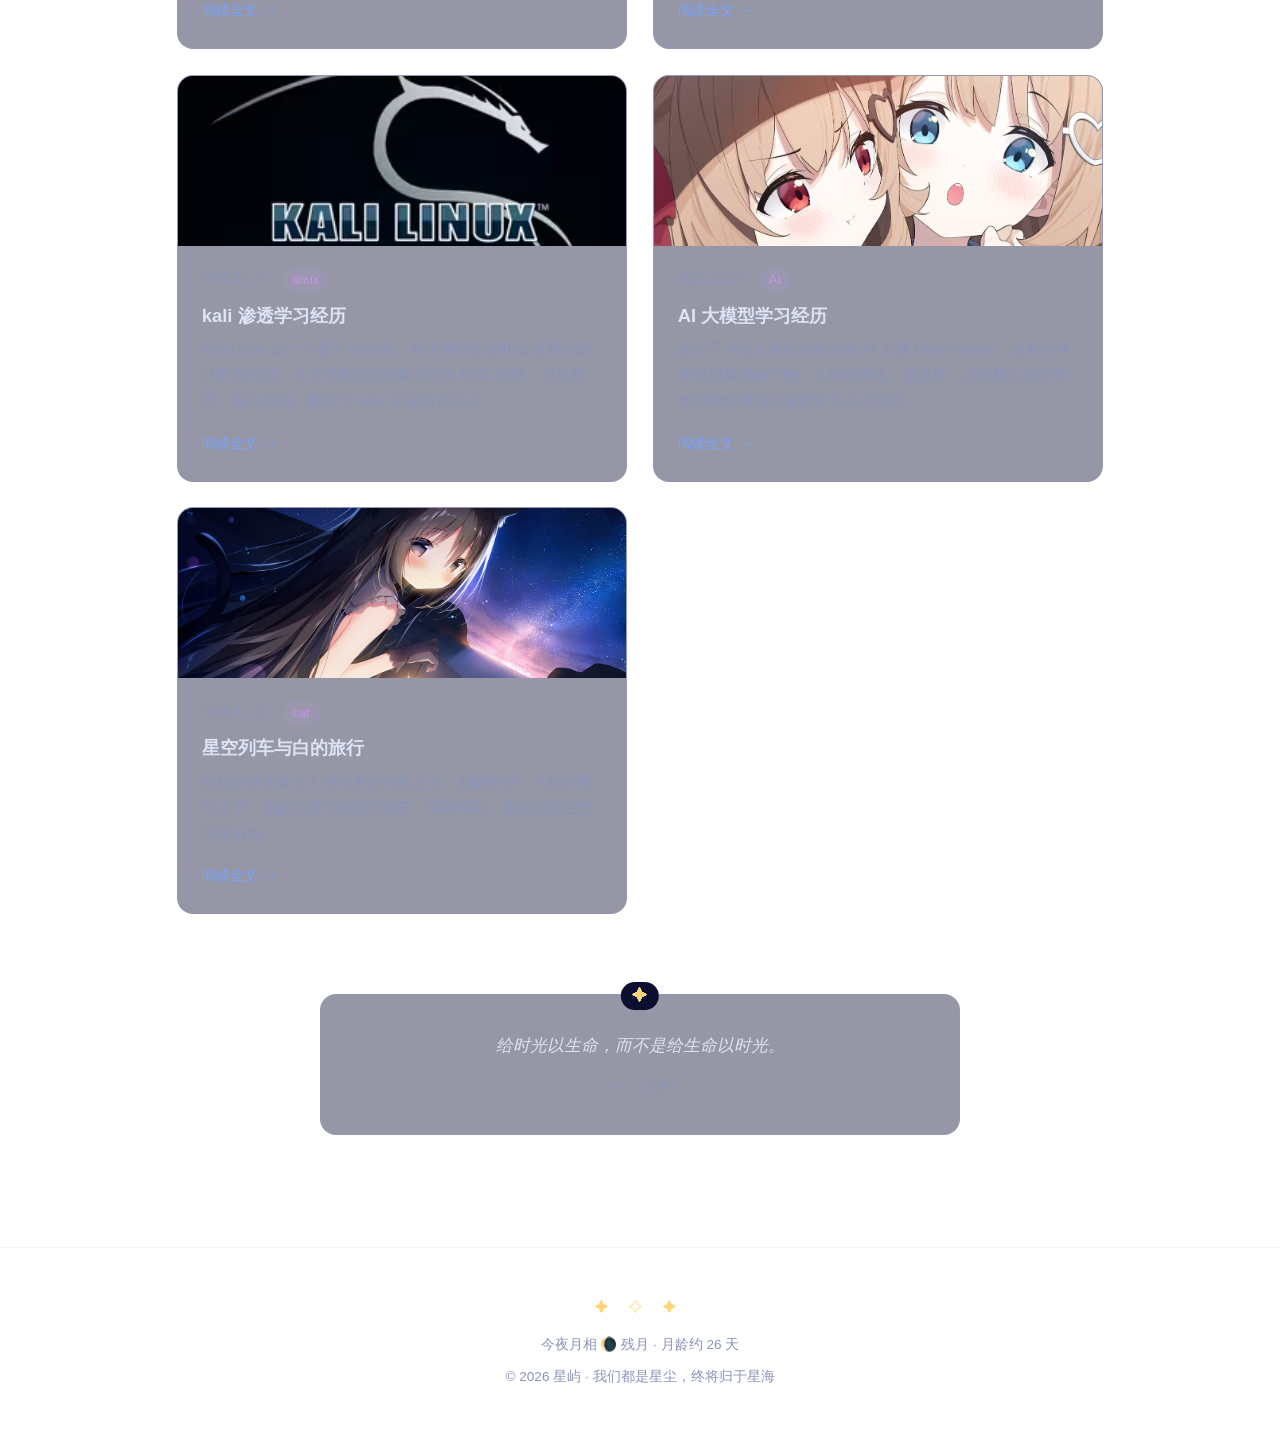
==== commit 9bfdc6c4: "style: refine search and comment icons" ====
--- a/index.html
+++ b/index.html
@@ -35,7 +35,7 @@
           <li><a href="friend.html">友链</a></li>
           <li><a href="about.html">关于</a></li>
         </ul>
-        <button class="search-open" aria-label="搜索文章" title="搜索（快捷键 /）">🔍</button>
+        <button class="search-open" aria-label="搜索文章" title="搜索（快捷键 /）">✦</button>
         <button class="burger" aria-label="菜单"><span></span><span></span><span></span></button>
       </div>
     </nav>
--- a/css/style.css
+++ b/css/style.css
@@ -748,7 +748,9 @@
   border-radius: 50%;
   border: 1px solid var(--card-border);
   background: rgba(20, 26, 58, 0.4);
+  color: var(--gold);
   font-size: 0.9rem;
+  text-shadow: 0 0 10px rgba(255, 212, 121, 0.65);
   cursor: pointer;
   transition: border-color 0.3s, box-shadow 0.3s, transform 0.3s;
 }
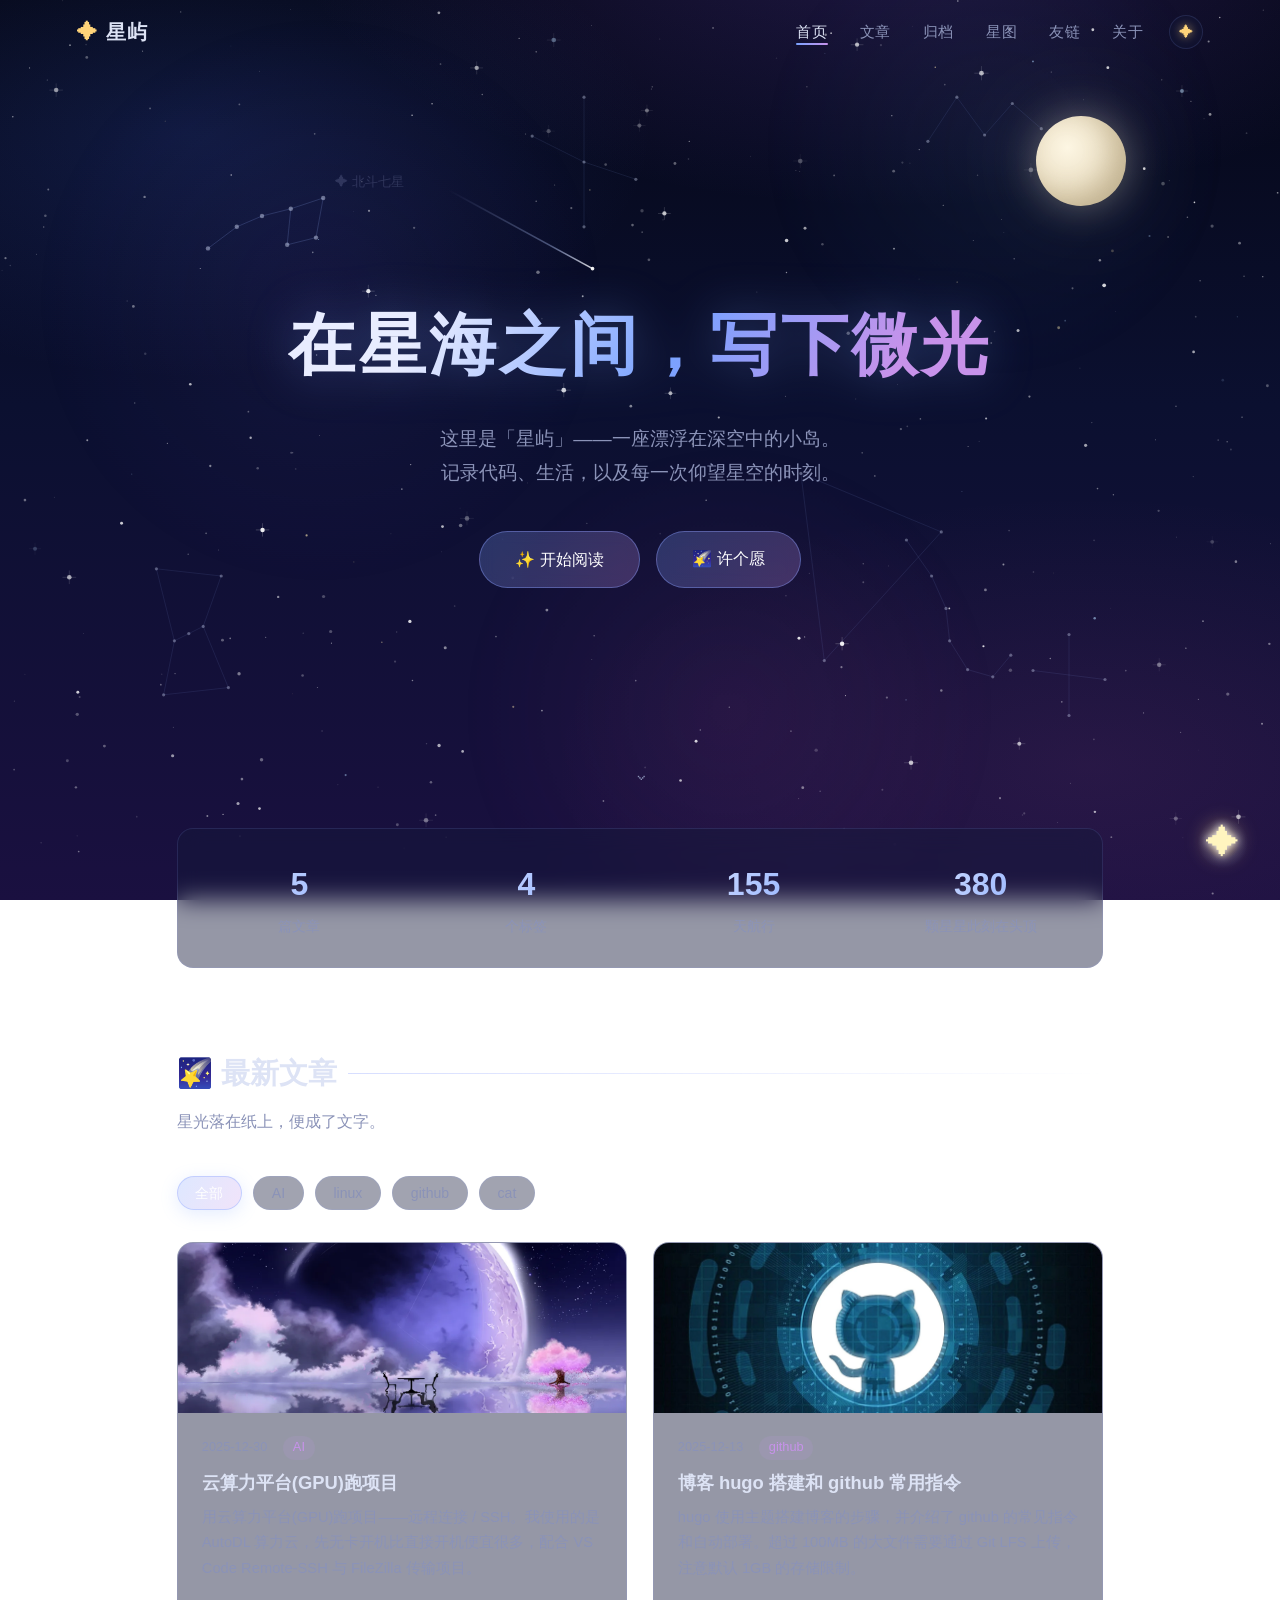
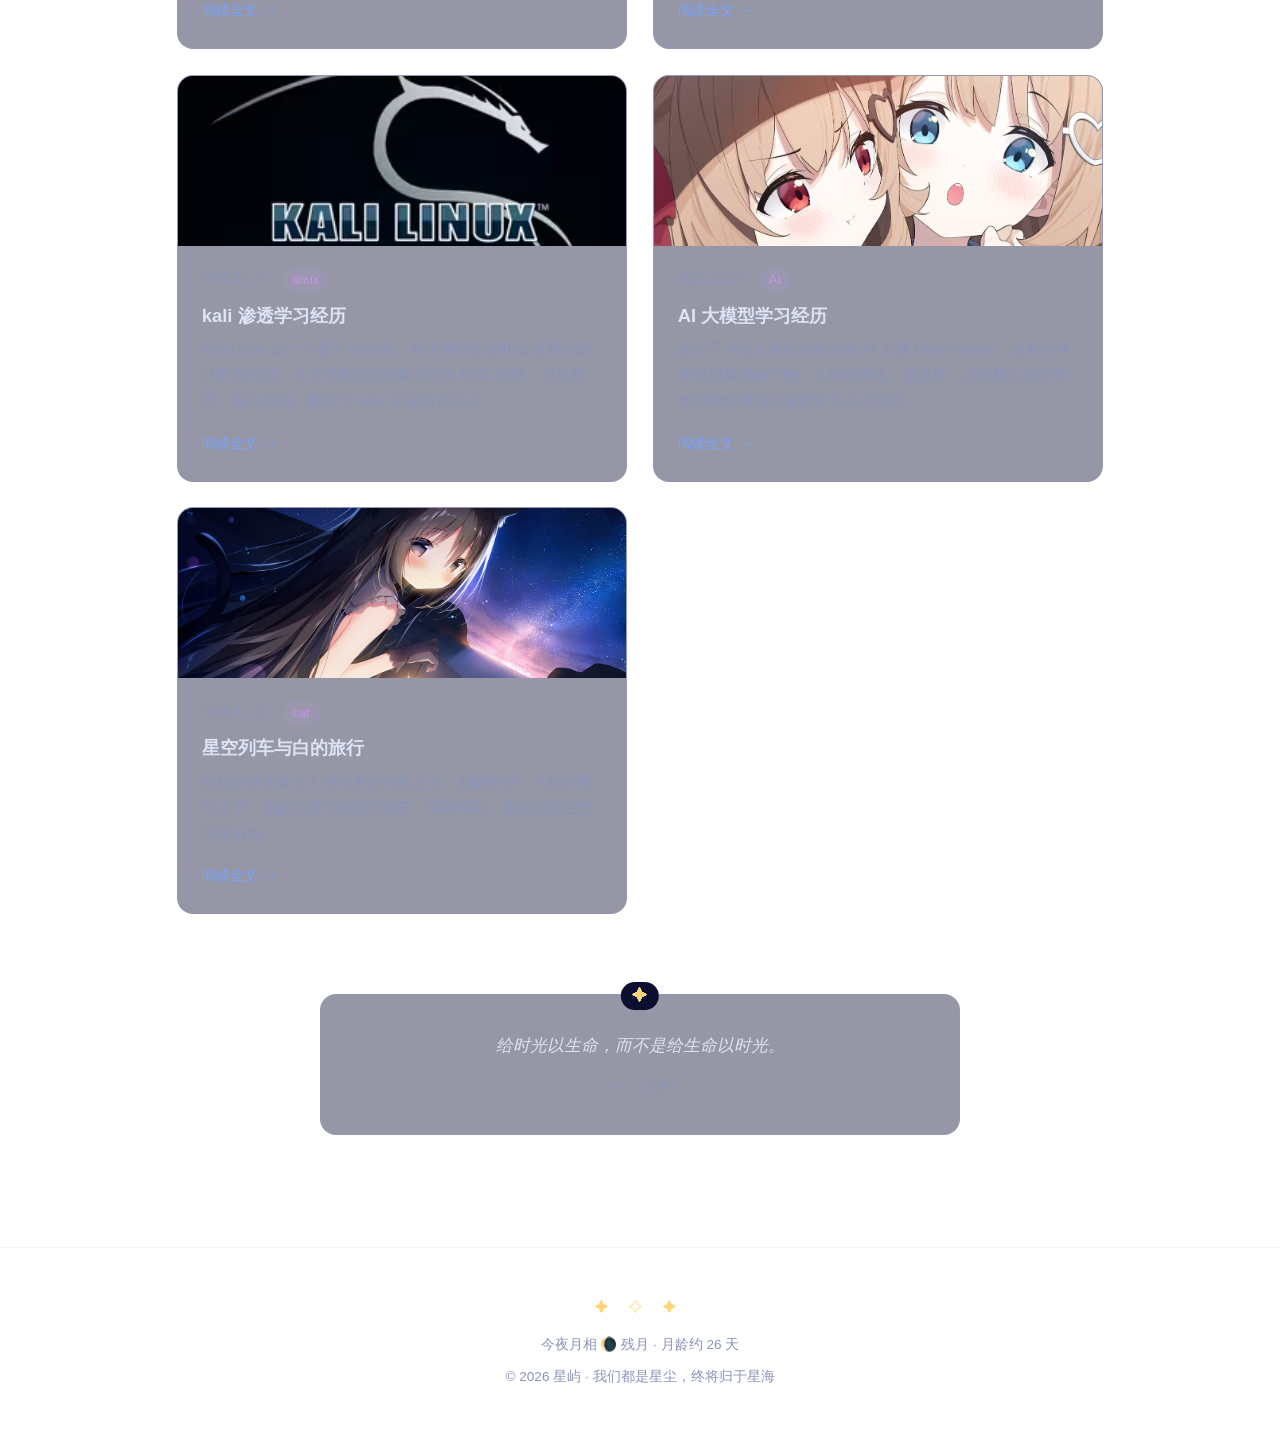
==== commit be376d40: "fix: align search results and hide horizontal overflow" ====
--- a/index.html
+++ b/index.html
@@ -17,7 +17,7 @@
   <meta name="twitter:card" content="summary_large_image">
   <link rel="canonical" href="https://zhuge-tom.github.io/xingyu/">
   <link rel="manifest" href="manifest.webmanifest">
-  <link rel="stylesheet" href="css/style.css?v=fff6d4c">
+  <link rel="stylesheet" href="css/style.css?v=20260728">
 </head>
 <body>
   <canvas id="sky"></canvas>
--- a/css/style.css
+++ b/css/style.css
@@ -795,14 +795,17 @@
   margin-top: 0.9rem;
   max-height: 52vh;
   overflow-y: auto;
+  overflow-x: hidden;
   display: flex;
   flex-direction: column;
   gap: 0.5rem;
 }
 .search-results a {
-  display: flex;
-  align-items: baseline;
+  display: grid;
+  grid-template-columns: 92px minmax(0, 1fr) auto;
+  align-items: center;
   gap: 0.9rem;
+  min-height: 66px;
   padding: 0.7rem 1.1rem;
   border-radius: 12px;
   border: 1px solid var(--card-border);
@@ -820,7 +823,7 @@
   font-variant-numeric: tabular-nums;
   white-space: nowrap;
 }
-.search-results .a-title { flex: 1; }
+.search-results .a-title { min-width: 0; }
 .search-empty { color: var(--text-dim); text-align: center; padding: 1rem; }
 .search-hint {
   margin-top: 0.7rem;
